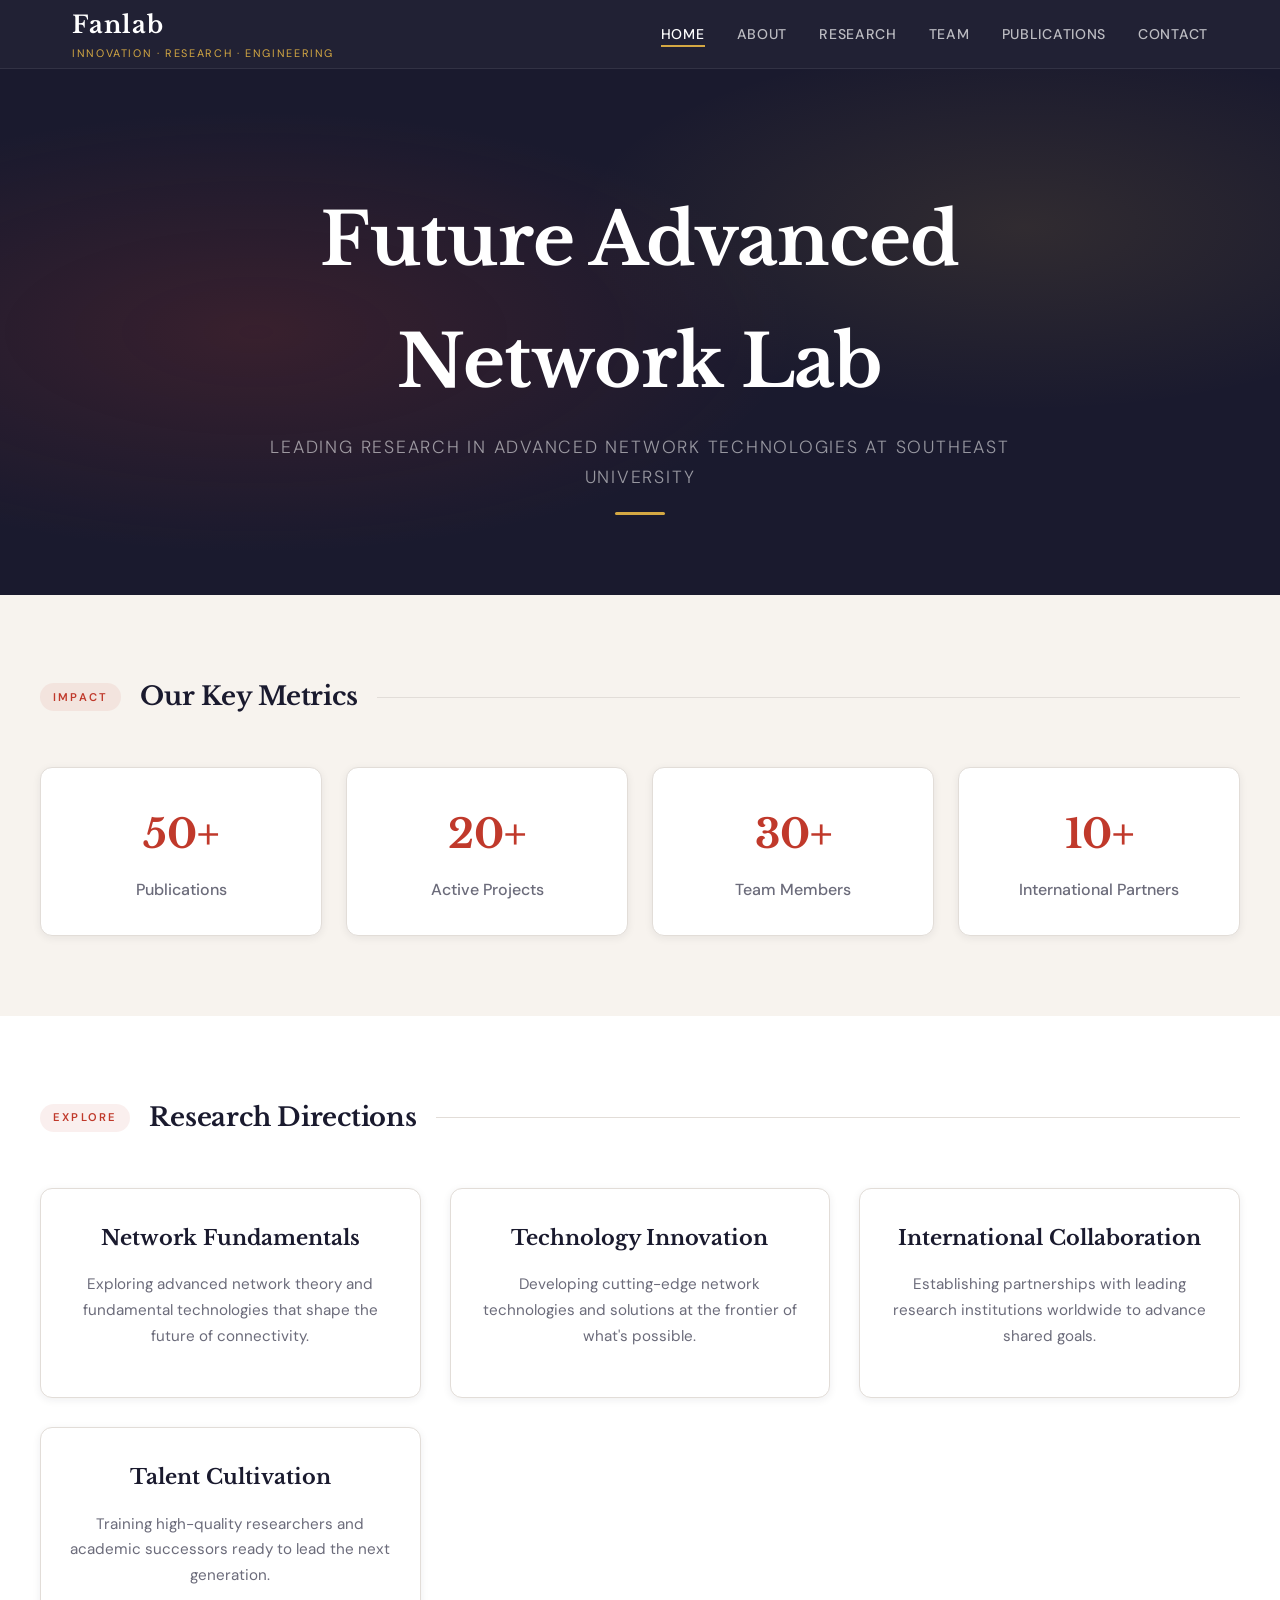
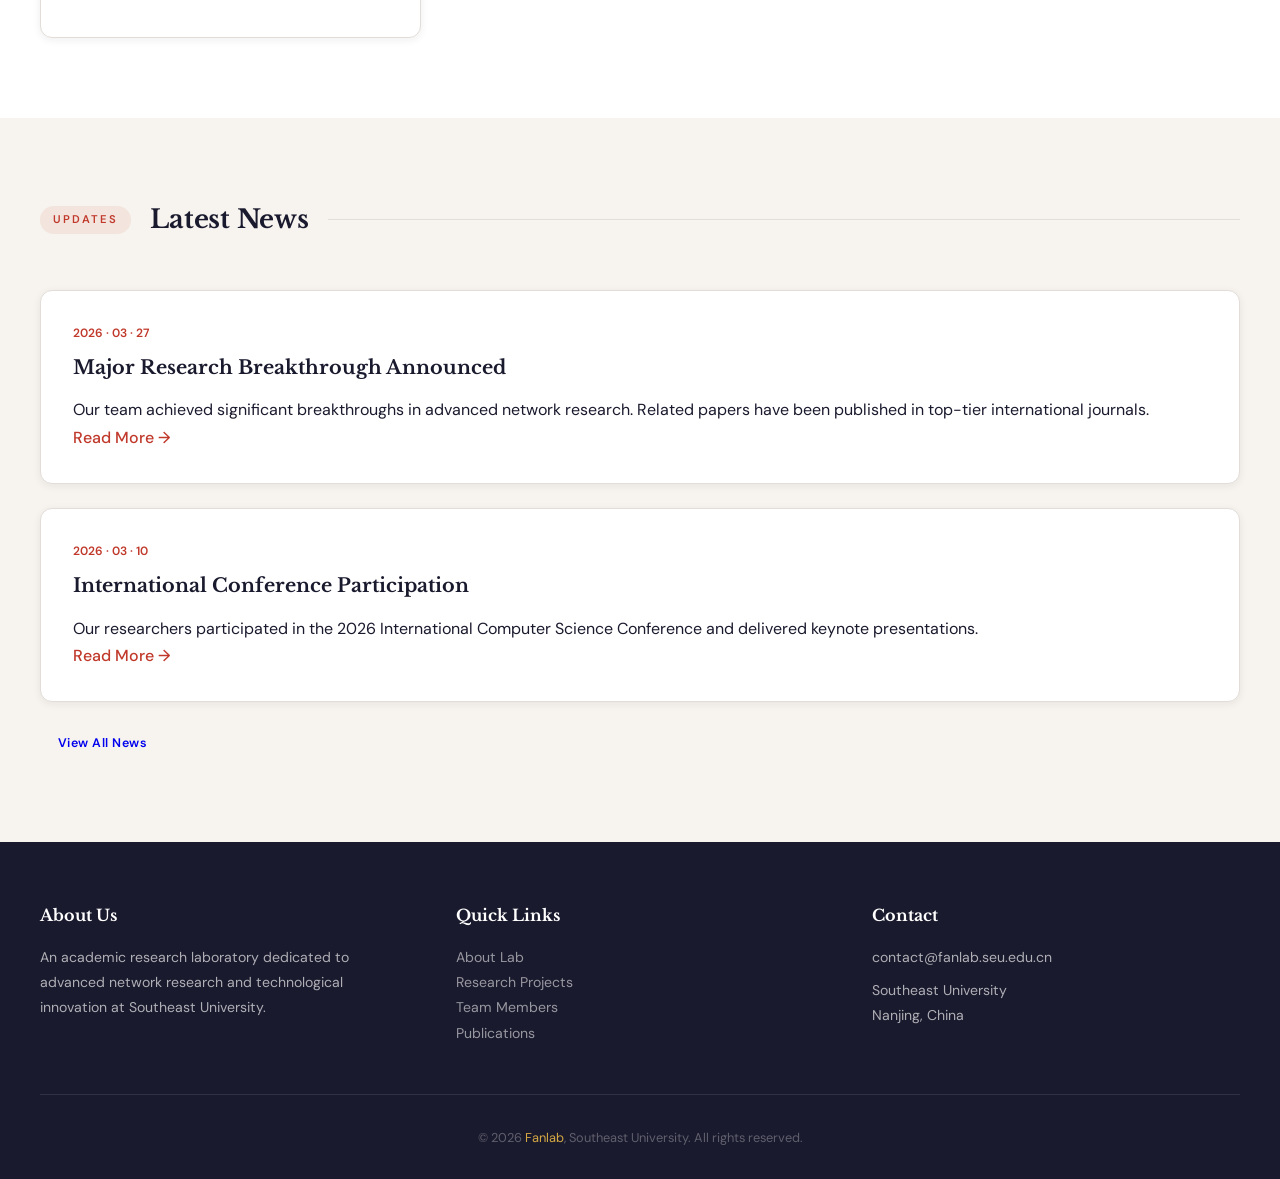
==== index.html @ bb87692c "Fanlab update2" ====
<!DOCTYPE html>
<html lang="en">
<head>
    <meta charset="UTF-8">
    <meta name="viewport" content="width=device-width, initial-scale=1.0">
    <meta name="description" content="Fanlab - Future Advanced Network Lab at Southeast University">
    <title>Fanlab - Future Advanced Network Lab</title>
    <!-- Fonts -->
    <link rel="preconnect" href="https://fonts.googleapis.com">
    <link href="https://fonts.googleapis.com/css2?family=Libre+Baskerville:ital,wght@0,400;0,700;1,400&family=DM+Sans:wght@300;400;500;600&display=swap" rel="stylesheet">
    <style>
        /* ── Reset & Variables (From team.html) ── */
        *, *::before, *::after {
            box-sizing: border-box;
            margin: 0;
            padding: 0;
        }
        :root {
            --ink: #1a1a2e;
            --accent: #c0392b; /* Red */
            --gold: #d4a843;   /* Gold */
            --sand: #f7f3ee;  /* Beige Background */
            --white: #ffffff;
            --muted: #6b6b7a;
            --border: #e2ddd8;
            --shadow-sm: 0 2px 8px rgba(26,26,46,.07);
            --shadow-md: 0 8px 30px rgba(26,26,46,.12);
            --shadow-lg: 0 20px 60px rgba(26,26,46,.18);
            --font-serif: 'Libre Baskerville', Georgia, serif;
            --font-sans: 'DM Sans', system-ui, sans-serif;
            --radius: 12px;
        }
        body {
            font-family: var(--font-sans);
            background: var(--sand);
            color: var(--ink);
            line-height: 1.7;
        }

        /* ── Navbar (Modified to match team style but keep index content) ── */
        .navbar {
            position: sticky;
            top: 0;
            z-index: 100;
            background: rgba(26,26,46,.97);
            backdrop-filter: blur(12px);
            border-bottom: 1px solid rgba(255,255,255,.08);
        }
        .nav-container {
            max-width: 1200px;
            margin: 0 auto;
            padding: 0 2rem;
            display: flex;
            align-items: center;
            justify-content: space-between;
            height: 68px;
        }
        .logo h1 {
            font-family: var(--font-serif);
            font-size: 1.5rem;
            color: var(--white);
            letter-spacing: .04em;
        }
        .logo .tagline {
            font-size: .68rem;
            color: var(--gold);
            letter-spacing: .15em;
            text-transform: uppercase;
            margin-top: -2px;
        }
        .nav-menu {
            display: flex;
            gap: 2rem;
            list-style: none;
        }
        .nav-menu a {
            font-size: .88rem;
            color: rgba(255,255,255,.7);
            text-decoration: none;
            letter-spacing: .05em;
            text-transform: uppercase;
            font-weight: 500;
            transition: color .2s;
        }
        .nav-menu a:hover, 
        .nav-menu a.active {
            color: var(--white);
        }
        .nav-menu a.active {
            border-bottom: 2px solid var(--gold);
            padding-bottom: 2px;
        }
        .menu-toggle {
            display: none;
            background: none;
            border: none;
            color: white;
            font-size: 1.5rem;
            cursor: pointer;
        }

        /* ── Hero Section ── */
        .hero {
            background: var(--ink);
            padding: 110px 2rem 80px;
            text-align: center;
            position: relative;
            overflow: hidden;
        }
        .hero::before {
            content: '';
            position: absolute;
            inset: 0;
            background: radial-gradient(ellipse 60% 60% at 20% 50%, rgba(192,57,43,.18) 0%, transparent 70%),
                        radial-gradient(ellipse 50% 50% at 80% 30%, rgba(212,168,67,.12) 0%, transparent 70%);
        }
        .hero-content {
            position: relative;
            z-index: 1;
            max-width: 800px;
            margin: 0 auto;
        }
        .hero-content h1 {
            font-family: var(--font-serif);
            font-size: clamp(2.8rem, 6vw, 4.5rem);
            color: var(--white);
            letter-spacing: -.01em;
            margin-bottom: .6rem;
        }
        .hero-content p {
            font-size: 1.1rem;
            color: rgba(255,255,255,.55);
            letter-spacing: .1em;
            text-transform: uppercase;
            font-weight: 300;
        }
        .hero-rule {
            width: 50px;
            height: 3px;
            background: var(--gold);
            margin: 1.2rem auto 0;
            border-radius: 2px;
        }

        /* ── Section wrapper ── */
        .section-wrap {
            padding: 80px 2rem;
        }
        .container {
            max-width: 1200px;
            margin: 0 auto;
        }
        .section-header {
            display: flex;
            align-items: center;
            gap: 1.2rem;
            margin-bottom: 3rem;
        }
        .section-header h2 {
            font-family: var(--font-serif);
            font-size: 1.6rem;
            color: var(--ink);
            letter-spacing: -.01em;
        }
        .section-header::after {
            content: '';
            flex: 1;
            height: 1px;
            background: var(--border);
        }
        .section-header .label {
            font-size: .7rem;
            letter-spacing: .2em;
            text-transform: uppercase;
            color: var(--accent);
            font-weight: 600;
            background: rgba(192,57,43,.08);
            padding: .3rem .8rem;
            border-radius: 20px;
        }

        /* ── Statistics (Grid) ── */
        .stats-grid {
            display: grid;
            grid-template-columns: repeat(auto-fit, minmax(200px, 1fr));
            gap: 1.5rem;
        }
        .stat-item {
            background: var(--white);
            padding: 2rem;
            border-radius: var(--radius);
            text-align: center;
            box-shadow: var(--shadow-sm);
            border: 1px solid var(--border);
        }
        .stat-item h3 {
            font-family: var(--font-serif);
            font-size: 2.5rem;
            color: var(--accent);
            margin-bottom: 0.5rem;
        }
        .stat-item p {
            color: var(--muted);
            font-weight: 500;
        }

        /* ── Research Cards ── */
        .research-grid {
            display: grid;
            grid-template-columns: repeat(auto-fit, minmax(280px, 1fr));
            gap: 1.8rem;
        }
        .card {
            background: var(--white);
            border-radius: var(--radius);
            padding: 2rem 1.8rem 1.6rem;
            text-align: center;
            box-shadow: var(--shadow-sm);
            border: 1px solid var(--border);
            transition: transform .28s ease, box-shadow .28s ease;
        }
        .card:hover {
            transform: translateY(-6px);
            box-shadow: var(--shadow-lg);
        }
        .card h3 {
            font-family: var(--font-serif);
            font-size: 1.3rem;
            margin-bottom: 1rem;
            color: var(--ink);
        }
        .card p {
            color: var(--muted);
            font-size: .95rem;
            margin-bottom: 1.4rem;
        }

        /* ── News Section ── */
        .news-item {
            background: var(--white);
            border-radius: var(--radius);
            padding: 2rem;
            box-shadow: var(--shadow-sm);
            border: 1px solid var(--border);
            margin-bottom: 1.5rem;
        }
        .news-date {
            font-size: .75rem;
            color: var(--accent);
            font-weight: 600;
            margin-bottom: 0.5rem;
        }
        .news-item h3 {
            font-family: var(--font-serif);
            font-size: 1.2rem;
            margin-bottom: 0.8rem;
            color: var(--ink);
        }
        .news-item a {
            color: var(--accent);
            text-decoration: none;
            font-weight: 500;
        }
        .news-item a:hover {
            text-decoration: underline;
        }

        /* ── Buttons (Global) ── */
        .btn {
            display: inline-flex;
            align-items: center;
            gap: .4rem;
            padding: .45rem 1.1rem;
            border-radius: 6px;
            font-size: .78rem;
            font-weight: 600;
            letter-spacing: .04em;
            text-decoration: none;
            transition: all .2s ease;
            font-family: var(--font-sans);
        }
        .btn-primary {
            background: var(--ink);
            color: var(--white);
            border: 1.5px solid var(--ink);
        }
        .btn-primary:hover {
            background: var(--accent);
            border-color: var(--accent);
        }
        .btn-outline {
            background: transparent;
            color: var(--ink);
            border: 1.5px solid var(--border);
        }
        .btn-outline:hover {
            border-color: var(--ink);
            background: var(--sand);
        }

        /* ── Footer ── */
        .footer {
            background: var(--ink);
            color: rgba(255,255,255,.65);
            padding: 60px 2rem 30px;
        }
        .footer-content {
            max-width: 1200px;
            margin: 0 auto;
            display: grid;
            grid-template-columns: repeat(auto-fit, minmax(220px, 1fr));
            gap: 3rem;
            padding-bottom: 3rem;
            border-bottom: 1px solid rgba(255,255,255,.1);
        }
        .footer-section h4 {
            font-family: var(--font-serif);
            color: var(--white);
            margin-bottom: 1rem;
            font-size: 1rem;
        }
        .footer-section p, .footer-section li {
            font-size: .88rem;
            line-height: 1.8;
        }
        .footer-section ul {
            list-style: none;
        }
        .footer-section a {
            color: rgba(255,255,255,.55);
            text-decoration: none;
            transition: color .2s;
        }
        .footer-section a:hover {
            color: var(--gold);
        }
        .footer-bottom {
            max-width: 1200px;
            margin: 2rem auto 0;
            text-align: center;
            font-size: .8rem;
            color: rgba(255,255,255,.3);
        }

        /* ── Responsive ── */
        @media (max-width: 768px) {
            .menu-toggle {
                display: block;
            }
            .nav-menu {
                display: none;
                flex-direction: column;
                position: absolute;
                top: 68px;
                left: 0;
                right: 0;
                background: var(--ink);
                padding: 1rem 2rem;
            }
            .nav-menu.open {
                display: flex;
            }
            .hero-content h1 {
                font-size: 2.5rem;
            }
        }
    </style>
</head>
<body>

    <!-- Navbar -->
    <nav class="navbar">
        <div class="nav-container">
            <div class="logo">
                <h1>Fanlab</h1>
                <p class="tagline">Innovation · Research · Engineering</p>
            </div>
            <button class="menu-toggle" id="menuToggle">☰</button>
            <ul class="nav-menu" id="navMenu">
                <li><a href="index.html" class="active">Home</a></li>
                <li><a href="pages/about.html">About</a></li>
                <li><a href="pages/research.html">Research</a></li>
                <li><a href="pages/team.html">Team</a></li>
                <li><a href="pages/publications.html">Publications</a></li>
                <li><a href="pages/contact.html">Contact</a></li>
            </ul>
        </div>
    </nav>

    <!-- Hero -->
    <section class="hero">
        <div class="hero-content">
            <h1>Future Advanced Network Lab</h1>
            <p>Leading research in advanced network technologies at Southeast University</p>
            <div class="hero-rule"></div>
        </div>
    </section>

    <main>
        <!-- Statistics -->
        <section class="section-wrap">
            <div class="container">
                <div class="section-header">
                    <span class="label">Impact</span>
                    <h2>Our Key Metrics</h2>
                </div>
                <div class="stats-grid">
                    <div class="stat-item">
                        <h3>50+</h3>
                        <p>Publications</p>
                    </div>
                    <div class="stat-item">
                        <h3>20+</h3>
                        <p>Active Projects</p>
                    </div>
                    <div class="stat-item">
                        <h3>30+</h3>
                        <p>Team Members</p>
                    </div>
                    <div class="stat-item">
                        <h3>10+</h3>
                        <p>International Partners</p>
                    </div>
                </div>
            </div>
        </section>

        <!-- Research Areas -->
        <section class="section-wrap" style="background: var(--white);">
            <div class="container">
                <div class="section-header">
                    <span class="label">Explore</span>
                    <h2>Research Directions</h2>
                </div>
                <div class="research-grid">
                    <div class="card">
                        <h3>Network Fundamentals</h3>
                        <p>Exploring advanced network theory and fundamental technologies that shape the future of connectivity.</p>
                    </div>
                    <div class="card">
                        <h3>Technology Innovation</h3>
                        <p>Developing cutting-edge network technologies and solutions at the frontier of what's possible.</p>
                    </div>
                    <div class="card">
                        <h3>International Collaboration</h3>
                        <p>Establishing partnerships with leading research institutions worldwide to advance shared goals.</p>
                    </div>
                    <div class="card">
                        <h3>Talent Cultivation</h3>
                        <p>Training high-quality researchers and academic successors ready to lead the next generation.</p>
                    </div>
                </div>
            </div>
        </section>

        <!-- Latest News -->
        <section class="section-wrap">
            <div class="container">
                <div class="section-header">
                    <span class="label">Updates</span>
                    <h2>Latest News</h2>
                </div>
                <div class="news-item">
                    <div class="news-date">2026 · 03 · 27</div>
                    <h3>Major Research Breakthrough Announced</h3>
                    <p>Our team achieved significant breakthroughs in advanced network research. Related papers have been published in top-tier international journals.</p>
                    <a href="pages/news.html">Read More →</a>
                </div>
                <div class="news-item">
                    <div class="news-date">2026 · 03 · 10</div>
                    <h3>International Conference Participation</h3>
                    <p>Our researchers participated in the 2026 International Computer Science Conference and delivered keynote presentations.</p>
                    <a href="pages/news.html">Read More →</a>
                </div>
                <div class="text-center">
                    <a href="pages/news.html" class="btn btn-secondary">View All News</a>
                </div>
            </div>
        </section>
    </main>

    <!-- Footer -->
    <footer class="footer">
        <div class="footer-content">
            <div class="footer-section">
                <h4>About Us</h4>
                <p>An academic research laboratory dedicated to advanced network research and technological innovation at Southeast University.</p>
            </div>
            <div class="footer-section">
                <h4>Quick Links</h4>
                <ul>
                    <li><a href="pages/about.html">About Lab</a></li>
                    <li><a href="pages/research.html">Research Projects</a></li>
                    <li><a href="pages/team.html">Team Members</a></li>
                    <li><a href="pages/publications.html">Publications</a></li>
                </ul>
            </div>
            <div class="footer-section">
                <h4>Contact</h4>
                <p>contact@fanlab.seu.edu.cn</p>
                <p style="margin-top: 0.5rem;">Southeast University<br>Nanjing, China</p>
            </div>
        </div>
        <div class="footer-bottom">
            <p>&copy; 2026 <span style="color: var(--gold);">Fanlab</span>, Southeast University. All rights reserved.</p>
        </div>
    </footer>

    <script>
        // Mobile menu toggle
        document.getElementById('menuToggle').addEventListener('click', function() {
            document.getElementById('navMenu').classList.toggle('open');
        });
    </script>

</body>
</html>
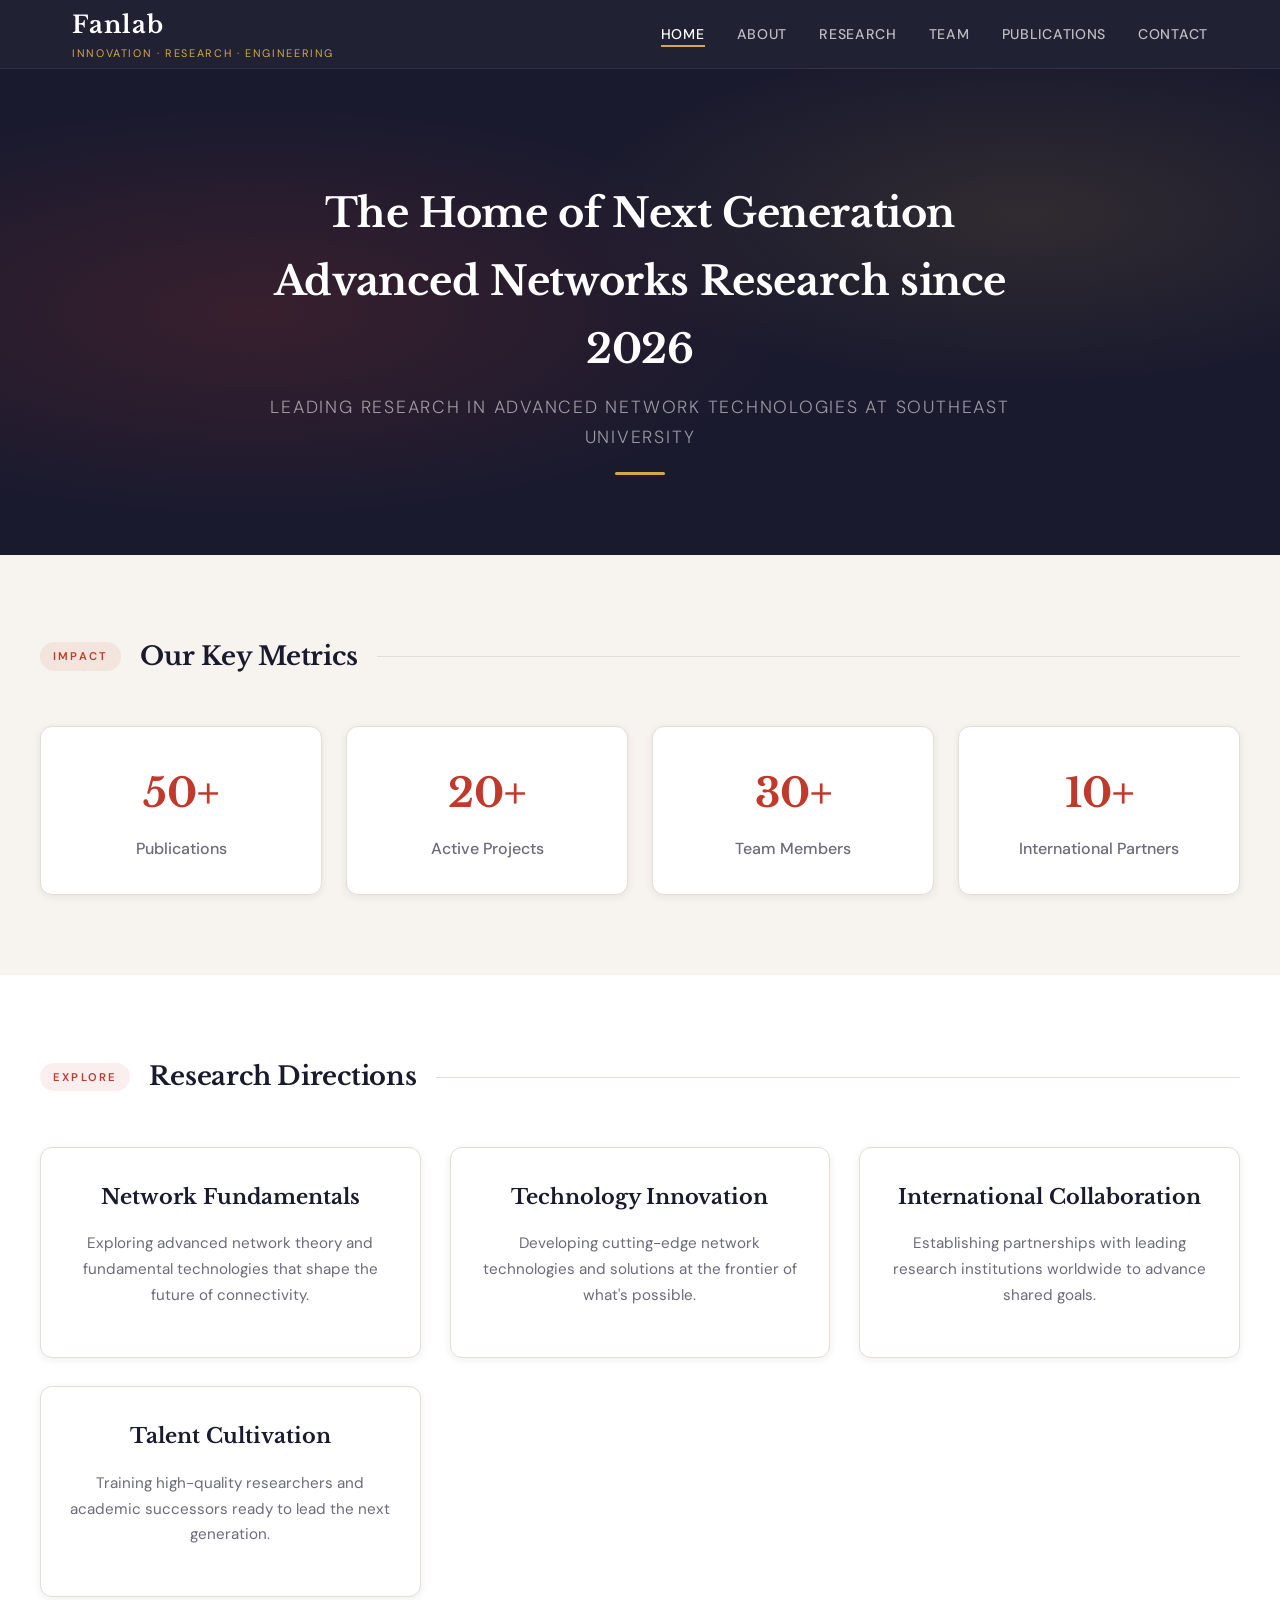
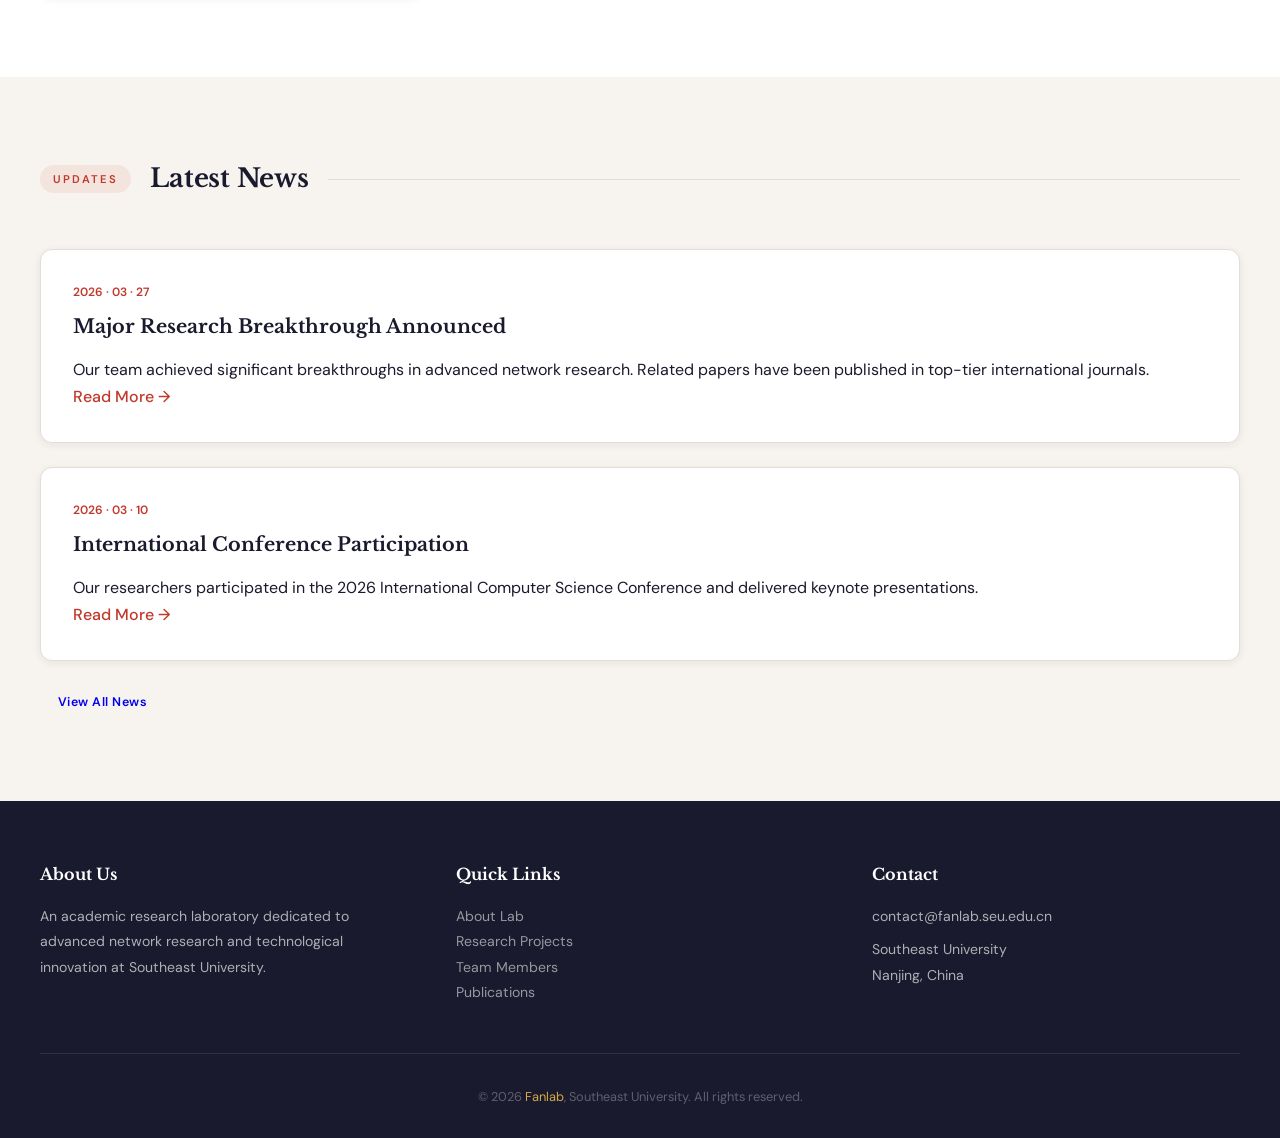
==== commit e3cffb2e: "Fanlab3" ====
--- a/index.html
+++ b/index.html
@@ -122,7 +122,7 @@
         }
         .hero-content h1 {
             font-family: var(--font-serif);
-            font-size: clamp(2.8rem, 6vw, 4.5rem);
+            font-size: clamp(1.8rem, 5vw, 2.5rem);
             color: var(--white);
             letter-spacing: -.01em;
             margin-bottom: .6rem;
@@ -390,7 +390,7 @@
     <!-- Hero -->
     <section class="hero">
         <div class="hero-content">
-            <h1>Future Advanced Network Lab</h1>
+            <h1>The Home of Next Generation Advanced Networks Research since 2026</h1>
             <p>Leading research in advanced network technologies at Southeast University</p>
             <div class="hero-rule"></div>
         </div>
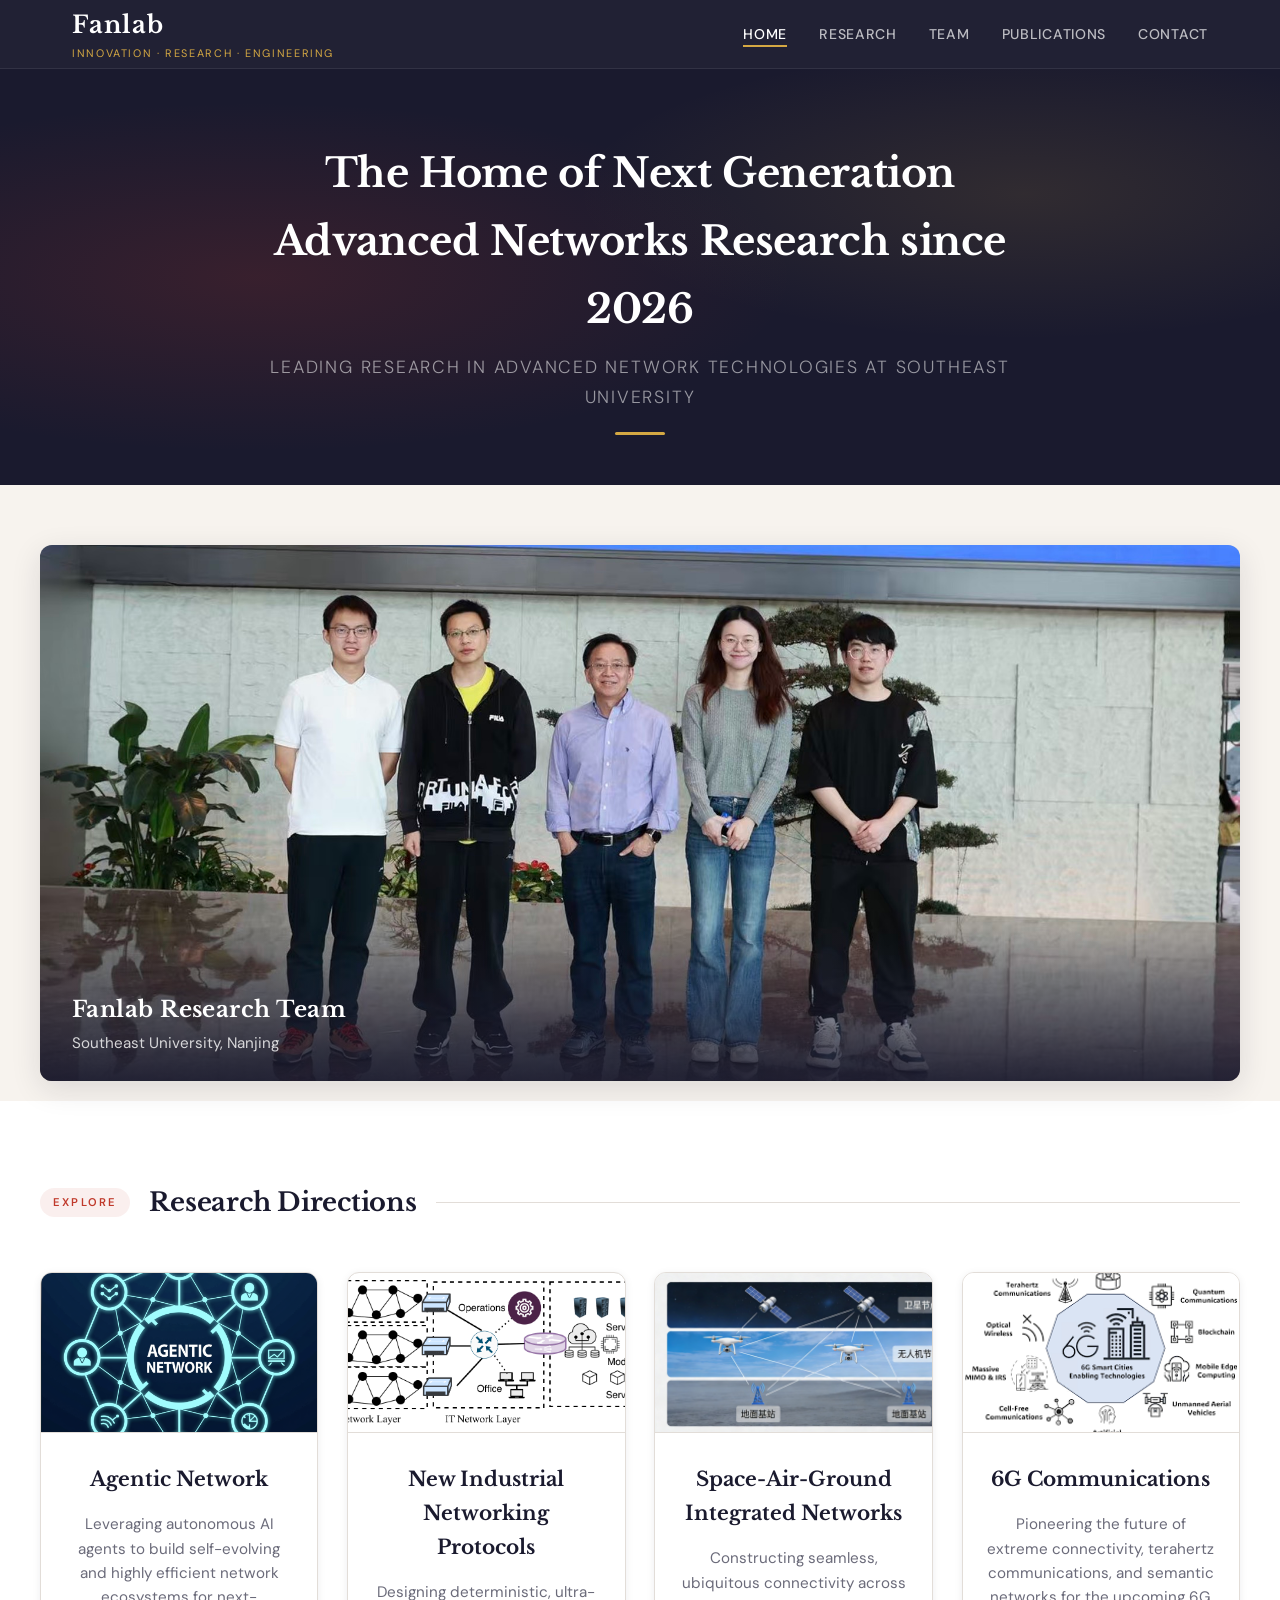
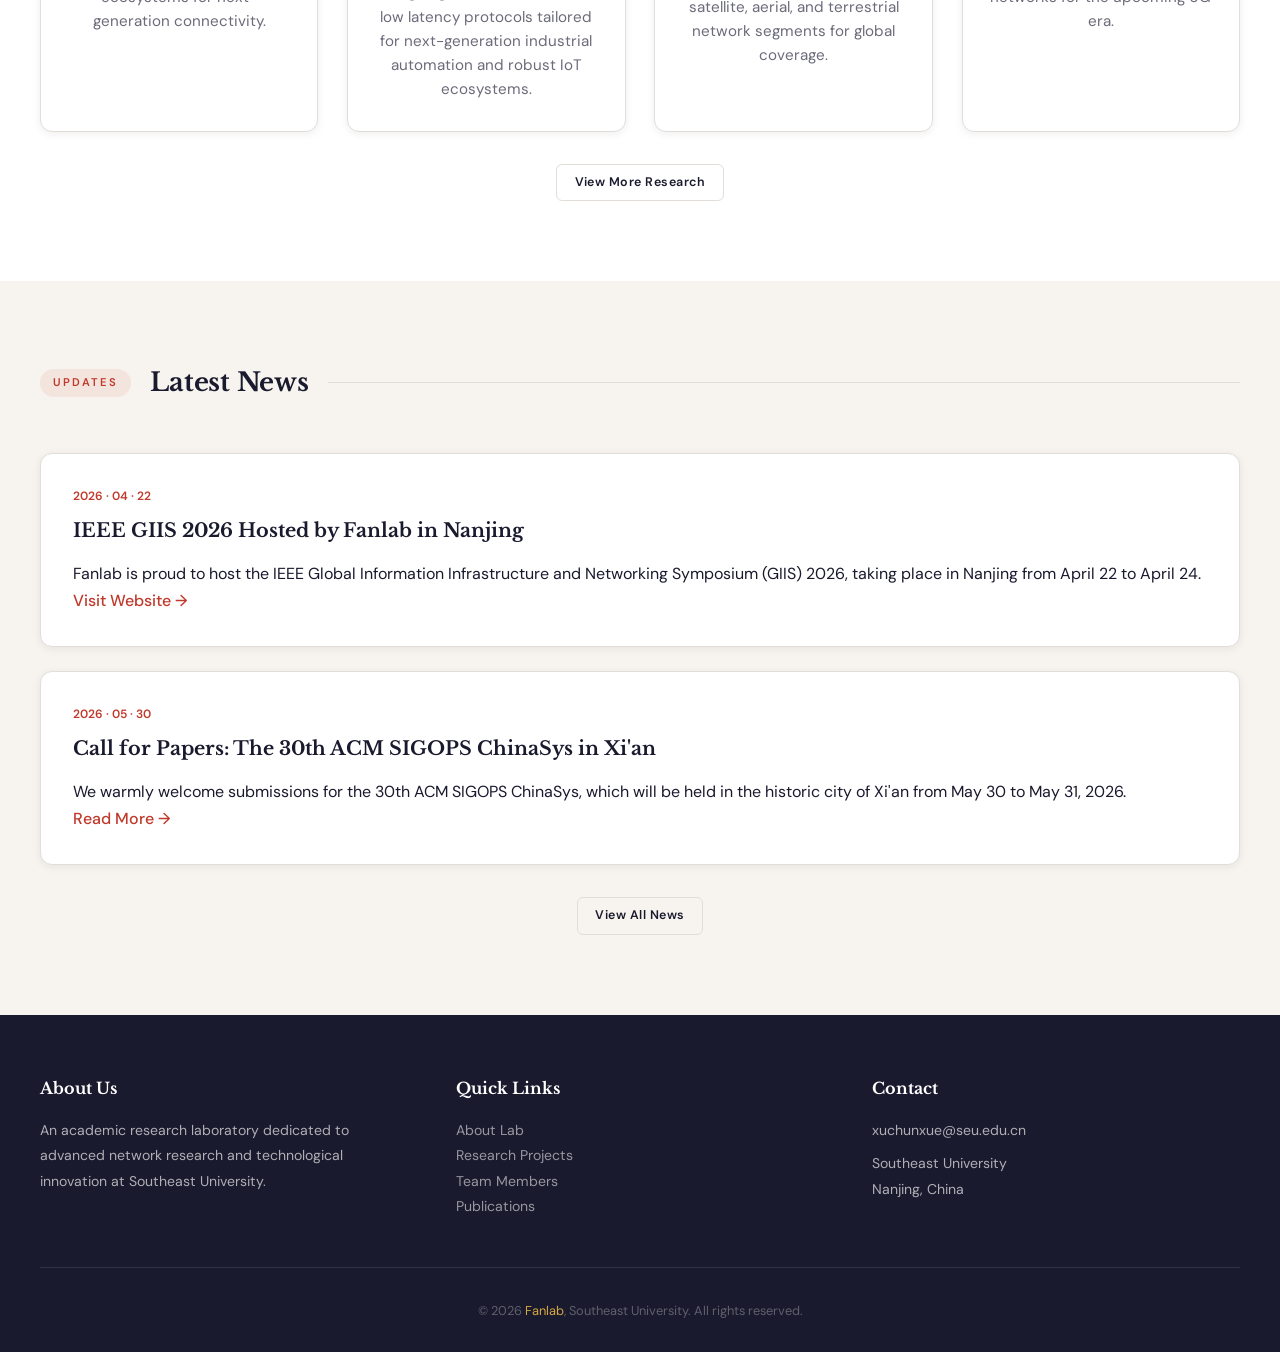
==== commit d41b9864: "update Website" ====
--- a/index.html
+++ b/index.html
@@ -102,7 +102,8 @@
         /* ── Hero Section ── */
         .hero {
             background: var(--ink);
-            padding: 110px 2rem 80px;
+            /* Reduced padding to make the hero section shorter */
+            padding: 70px 2rem 50px; 
             text-align: center;
             position: relative;
             overflow: hidden;
@@ -179,60 +180,94 @@
             border-radius: 20px;
         }
 
-        /* ── Statistics (Grid) ── */
-        .stats-grid {
+        /* ── Lab Group Photo Section ── */
+        .lab-photo-section {
+            padding: 60px 2rem 20px; /* Less padding at bottom to flow into next section */
+            background: var(--sand);
+        }
+        .lab-photo-container {
+            border-radius: var(--radius);
+            overflow: hidden;
+            box-shadow: var(--shadow-md);
+            position: relative;
+            background: #d4cfc8; /* Fallback color */
+        }
+        .lab-photo-container img {
+            width: 100%;
+            height: auto;
+            max-height: 550px;
+            object-fit: cover;
+            display: block;
+            transition: transform 0.5s ease;
+        }
+        .lab-photo-container:hover img {
+            transform: scale(1.02);
+        }
+        .lab-photo-caption {
+            position: absolute;
+            bottom: 0;
+            left: 0;
+            right: 0;
+            background: linear-gradient(to top, rgba(26,26,46,0.9) 0%, transparent 100%);
+            padding: 4rem 2rem 1.5rem;
+            color: var(--white);
+            pointer-events: none;
+        }
+        .lab-photo-caption h3 {
+            font-family: var(--font-serif);
+            font-size: 1.4rem;
+            margin-bottom: 0.2rem;
+            letter-spacing: 0.02em;
+        }
+        .lab-photo-caption p {
+            font-size: 0.95rem;
+            color: rgba(255,255,255,0.8);
+        }
+
+        /* ── Research Cards (Updated for Images) ── */
+        .research-grid {
             display: grid;
-            grid-template-columns: repeat(auto-fit, minmax(200px, 1fr));
-            gap: 1.5rem;
-        }
-        .stat-item {
+            grid-template-columns: repeat(auto-fit, minmax(260px, 1fr));
+            gap: 1.8rem;
+        }
+        .card {
             background: var(--white);
-            padding: 2rem;
             border-radius: var(--radius);
             text-align: center;
             box-shadow: var(--shadow-sm);
             border: 1px solid var(--border);
-        }
-        .stat-item h3 {
-            font-family: var(--font-serif);
-            font-size: 2.5rem;
-            color: var(--accent);
-            margin-bottom: 0.5rem;
-        }
-        .stat-item p {
-            color: var(--muted);
-            font-weight: 500;
-        }
-
-        /* ── Research Cards ── */
-        .research-grid {
-            display: grid;
-            grid-template-columns: repeat(auto-fit, minmax(280px, 1fr));
-            gap: 1.8rem;
-        }
-        .card {
-            background: var(--white);
-            border-radius: var(--radius);
-            padding: 2rem 1.8rem 1.6rem;
-            text-align: center;
-            box-shadow: var(--shadow-sm);
-            border: 1px solid var(--border);
             transition: transform .28s ease, box-shadow .28s ease;
+            overflow: hidden;
+            display: flex;
+            flex-direction: column;
         }
         .card:hover {
             transform: translateY(-6px);
             box-shadow: var(--shadow-lg);
         }
+        .card-img {
+            width: 100%;
+            height: 160px;
+            object-fit: cover;
+            border-bottom: 1px solid var(--border);
+        }
+        .card-content {
+            padding: 1.8rem 1.5rem;
+            display: flex;
+            flex-direction: column;
+            flex: 1;
+        }
         .card h3 {
             font-family: var(--font-serif);
-            font-size: 1.3rem;
+            font-size: 1.25rem;
             margin-bottom: 1rem;
             color: var(--ink);
         }
         .card p {
             color: var(--muted);
             font-size: .95rem;
-            margin-bottom: 1.4rem;
+            line-height: 1.6;
+            margin-bottom: 0;
         }
 
         /* ── News Section ── */
@@ -296,6 +331,10 @@
         .btn-outline:hover {
             border-color: var(--ink);
             background: var(--sand);
+        }
+        .text-center {
+            text-align: center;
+            margin-top: 2rem;
         }
 
         /* ── Footer ── */
@@ -363,6 +402,9 @@
             .hero-content h1 {
                 font-size: 2.5rem;
             }
+            .lab-photo-caption {
+                padding: 2rem 1.5rem 1rem;
+            }
         }
     </style>
 </head>
@@ -378,7 +420,6 @@
             <button class="menu-toggle" id="menuToggle">☰</button>
             <ul class="nav-menu" id="navMenu">
                 <li><a href="index.html" class="active">Home</a></li>
-                <li><a href="pages/about.html">About</a></li>
                 <li><a href="pages/research.html">Research</a></li>
                 <li><a href="pages/team.html">Team</a></li>
                 <li><a href="pages/publications.html">Publications</a></li>
@@ -397,35 +438,21 @@
     </section>
 
     <main>
-        <!-- Statistics -->
-        <section class="section-wrap">
+        <!-- Lab Group Photo Section -->
+        <section class="lab-photo-section">
             <div class="container">
-                <div class="section-header">
-                    <span class="label">Impact</span>
-                    <h2>Our Key Metrics</h2>
-                </div>
-                <div class="stats-grid">
-                    <div class="stat-item">
-                        <h3>50+</h3>
-                        <p>Publications</p>
-                    </div>
-                    <div class="stat-item">
-                        <h3>20+</h3>
-                        <p>Active Projects</p>
-                    </div>
-                    <div class="stat-item">
-                        <h3>30+</h3>
-                        <p>Team Members</p>
-                    </div>
-                    <div class="stat-item">
-                        <h3>10+</h3>
-                        <p>International Partners</p>
+                <div class="lab-photo-container">
+                    <!-- 替换此处的 src 为您真实的合影图片路径 -->
+                    <img src="image/research/heying.jpg" alt="Fanlab Research Team Group Photo" onerror="this.src='[data-uri]'">
+                    <div class="lab-photo-caption">
+                        <h3>Fanlab Research Team</h3>
+                        <p>Southeast University, Nanjing</p>
                     </div>
                 </div>
             </div>
         </section>
 
-        <!-- Research Areas -->
+        <!-- Research Areas (Updated) -->
         <section class="section-wrap" style="background: var(--white);">
             <div class="container">
                 <div class="section-header">
@@ -433,22 +460,43 @@
                     <h2>Research Directions</h2>
                 </div>
                 <div class="research-grid">
+                    <!-- Card 1: 智算网络技术 -->
                     <div class="card">
-                        <h3>Network Fundamentals</h3>
-                        <p>Exploring advanced network theory and fundamental technologies that shape the future of connectivity.</p>
+                        <img src="image/research/an.png" alt="Agentic Network" class="card-img">
+                        <div class="card-content">
+                            <h3>Agentic Network</h3>
+                            <p>Leveraging autonomous AI agents to build self-evolving and highly efficient network ecosystems for next-generation connectivity.</p>
+                        </div>
+                    </div>  
+                    <!-- Card 2: 新型工业互联网协议 -->
+                    <div class="card">
+                        <img src="image/research/ind.png" alt="New Industrial Internet Protocols" class="card-img">
+                        <div class="card-content">
+                            <h3>New Industrial Networking Protocols</h3>
+                            <p>Designing deterministic, ultra-low latency protocols tailored for next-generation industrial automation and robust IoT ecosystems.</p>
+                        </div>
                     </div>
+                    <!-- Card 3: 空天地一体化 -->
                     <div class="card">
-                        <h3>Technology Innovation</h3>
-                        <p>Developing cutting-edge network technologies and solutions at the frontier of what's possible.</p>
+                        <img src="image/research/ktd.jpg" alt="Space-Air-Ground Integrated Networks" class="card-img">
+                        <div class="card-content">
+                            <h3>Space-Air-Ground Integrated Networks</h3>
+                            <p>Constructing seamless, ubiquitous connectivity across satellite, aerial, and terrestrial network segments for global coverage.</p>
+                        </div>
                     </div>
+                    <!-- Card 4: 6G通信 -->
                     <div class="card">
-                        <h3>International Collaboration</h3>
-                        <p>Establishing partnerships with leading research institutions worldwide to advance shared goals.</p>
+                        <img src="image/research/6g.png" alt="6G Communications" class="card-img">
+                        <div class="card-content">
+                            <h3>6G Communications</h3>
+                            <p>Pioneering the future of extreme connectivity, terahertz communications, and semantic networks for the upcoming 6G era.</p>
+                        </div>
                     </div>
-                    <div class="card">
-                        <h3>Talent Cultivation</h3>
-                        <p>Training high-quality researchers and academic successors ready to lead the next generation.</p>
-                    </div>
+                </div>
+                
+                <!-- View More Research Button -->
+                <div class="text-center">
+                    <a href="pages/research.html" class="btn btn-outline">View More Research</a>
                 </div>
             </div>
         </section>
@@ -456,27 +504,33 @@
         <!-- Latest News -->
         <section class="section-wrap">
             <div class="container">
-                <div class="section-header">
-                    <span class="label">Updates</span>
-                    <h2>Latest News</h2>
+                 <div class="section-header">
+                <span class="label">Updates</span>
+                <h2>Latest News</h2>
                 </div>
-                <div class="news-item">
-                    <div class="news-date">2026 · 03 · 27</div>
-                    <h3>Major Research Breakthrough Announced</h3>
-                    <p>Our team achieved significant breakthroughs in advanced network research. Related papers have been published in top-tier international journals.</p>
-                    <a href="pages/news.html">Read More →</a>
-                </div>
-                <div class="news-item">
-                    <div class="news-date">2026 · 03 · 10</div>
-                    <h3>International Conference Participation</h3>
-                    <p>Our researchers participated in the 2026 International Computer Science Conference and delivered keynote presentations.</p>
-                    <a href="pages/news.html">Read More →</a>
-                </div>
-                <div class="text-center">
-                    <a href="pages/news.html" class="btn btn-secondary">View All News</a>
-                </div>
-            </div>
-        </section>
+        
+            <!-- News Item 1: IEEE GIIS 2026 -->
+            <div class="news-item">
+                <div class="news-date">2026 · 04 · 22</div>
+                <h3>IEEE GIIS 2026 Hosted by Fanlab in Nanjing</h3>
+                <p>Fanlab is proud to host the IEEE Global Information Infrastructure and Networking Symposium (GIIS) 2026, taking place in Nanjing from April 22 to April 24.</p>
+                <a href="https://2026.giis-conference.org/" target="_blank">Visit Website →</a>
+            </div>
+        
+            <!-- News Item 2: ACM SIGOPS ChinaSys -->
+            <div class="news-item">
+                <div class="news-date">2026 · 05 · 30</div>
+                <h3>Call for Papers: The 30th ACM SIGOPS ChinaSys in Xi'an</h3>
+                <p>We warmly welcome submissions for the 30th ACM SIGOPS ChinaSys, which will be held in the historic city of Xi'an from May 30 to May 31, 2026.</p>
+                <a href="pages/news.html">Read More →</a>
+            </div>
+        </div>
+        
+        <div class="text-center">
+            <a href="pages/news.html" class="btn btn-outline">View All News</a>
+        </div>
+    </section>
+
     </main>
 
     <!-- Footer -->
@@ -497,7 +551,7 @@
             </div>
             <div class="footer-section">
                 <h4>Contact</h4>
-                <p>contact@fanlab.seu.edu.cn</p>
+                <p>xuchunxue@seu.edu.cn</p>
                 <p style="margin-top: 0.5rem;">Southeast University<br>Nanjing, China</p>
             </div>
         </div>
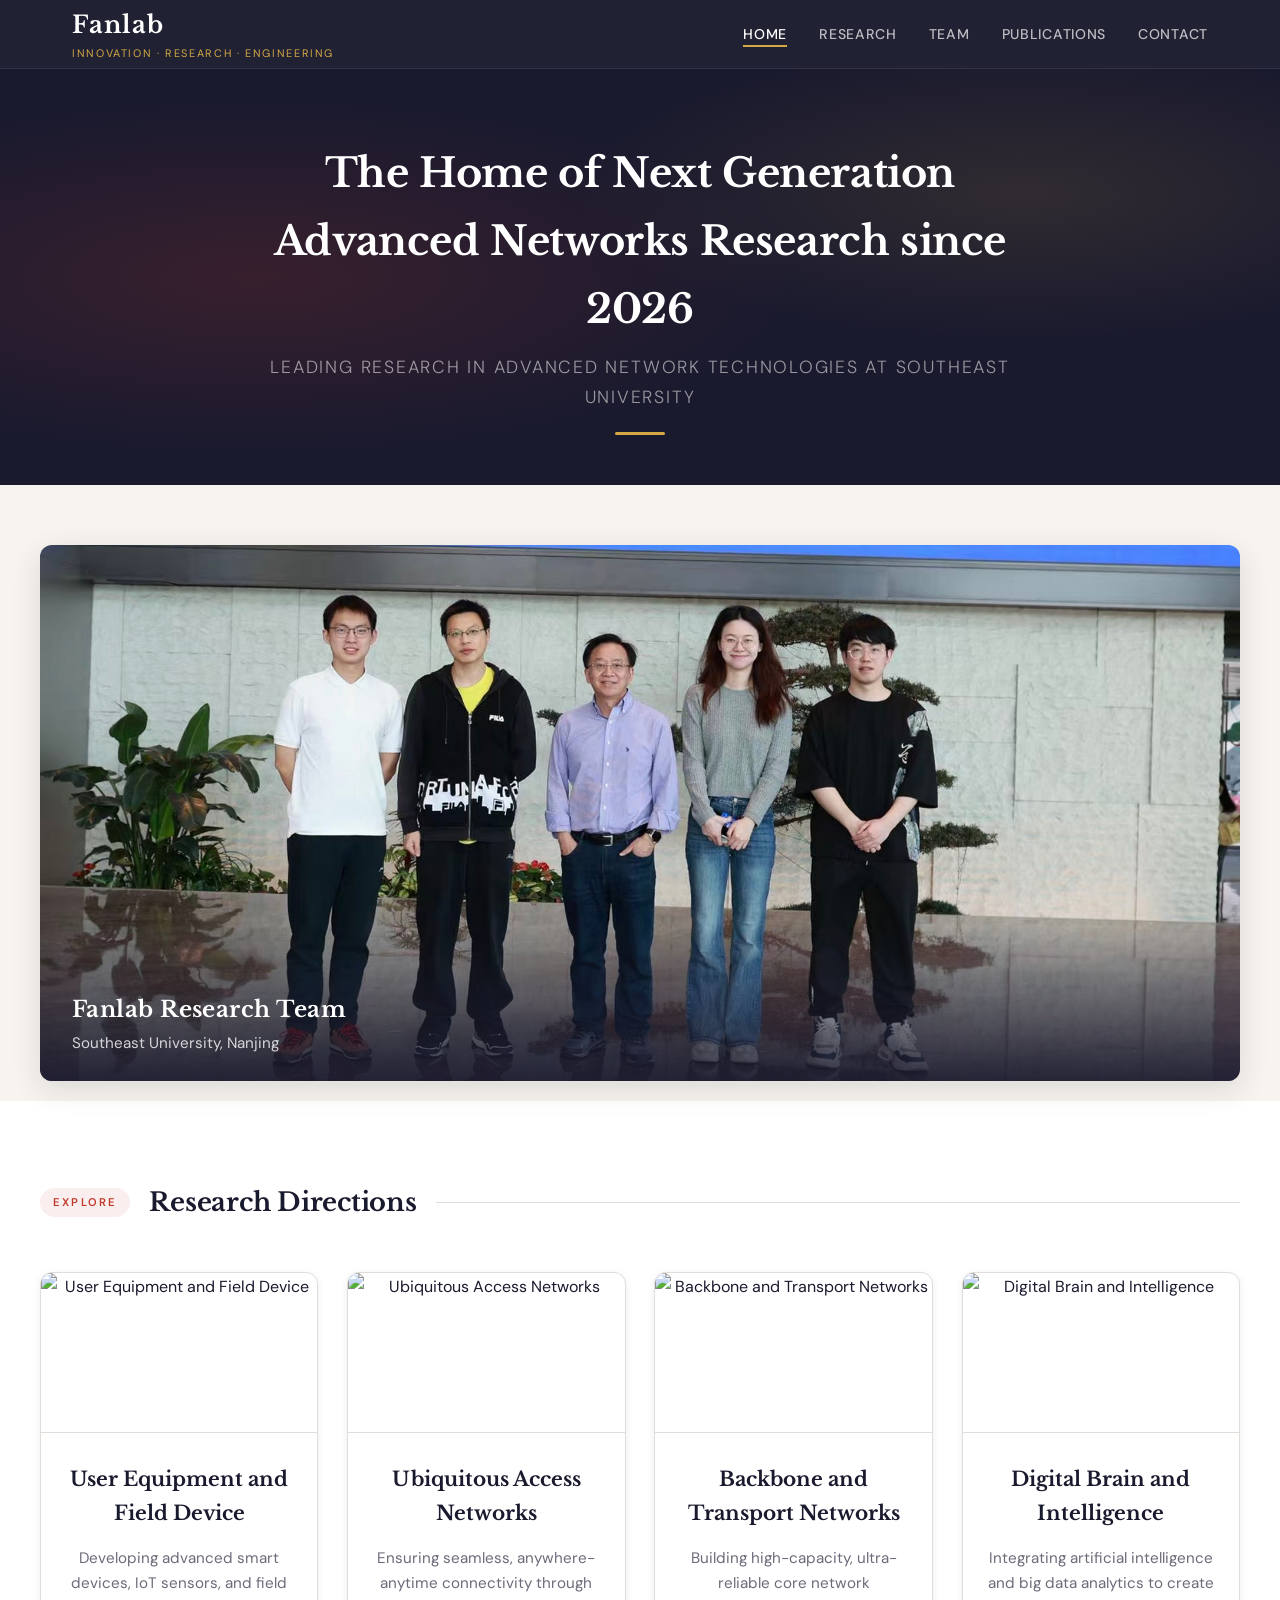
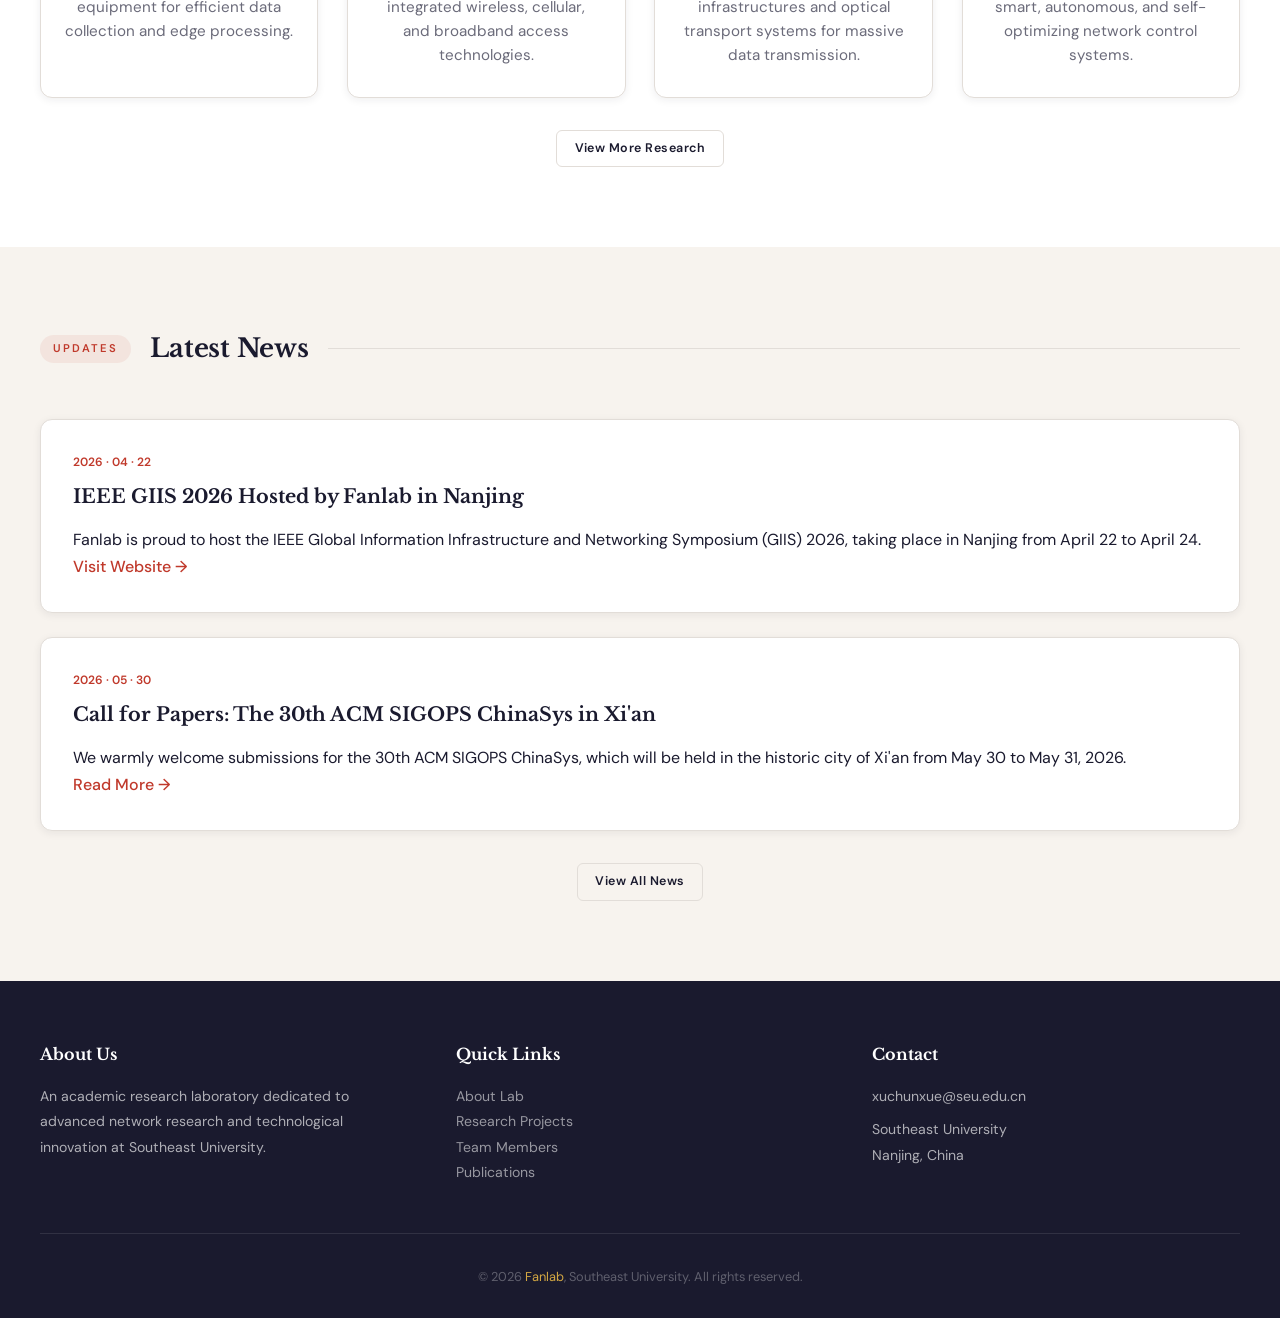
==== commit a74a0a3e: "update Website" ====
--- a/index.html
+++ b/index.html
@@ -460,36 +460,36 @@
                     <h2>Research Directions</h2>
                 </div>
                 <div class="research-grid">
-                    <!-- Card 1: 智算网络技术 -->
+                    <!-- Card 1: User Equipment and Field Device -->
                     <div class="card">
-                        <img src="image/research/an.png" alt="Agentic Network" class="card-img">
+                        <img src="https://images.unsplash.com/photo-1558346490-a72e53ae2d4f?auto=format&fit=crop&w=800&q=80" alt="User Equipment and Field Device" class="card-img">
                         <div class="card-content">
-                            <h3>Agentic Network</h3>
-                            <p>Leveraging autonomous AI agents to build self-evolving and highly efficient network ecosystems for next-generation connectivity.</p>
+                            <h3>User Equipment and Field Device</h3>
+                            <p>Developing advanced smart devices, IoT sensors, and field equipment for efficient data collection and edge processing.</p>
                         </div>
                     </div>  
-                    <!-- Card 2: 新型工业互联网协议 -->
+                    <!-- Card 2: Ubiquitous Access Networks -->
                     <div class="card">
-                        <img src="image/research/ind.png" alt="New Industrial Internet Protocols" class="card-img">
+                        <img src="https://images.unsplash.com/photo-1544197150-b99a580bb7a8?auto=format&fit=crop&w=800&q=80" alt="Ubiquitous Access Networks" class="card-img">
                         <div class="card-content">
-                            <h3>New Industrial Networking Protocols</h3>
-                            <p>Designing deterministic, ultra-low latency protocols tailored for next-generation industrial automation and robust IoT ecosystems.</p>
+                            <h3>Ubiquitous Access Networks</h3>
+                            <p>Ensuring seamless, anywhere-anytime connectivity through integrated wireless, cellular, and broadband access technologies.</p>
                         </div>
                     </div>
-                    <!-- Card 3: 空天地一体化 -->
+                    <!-- Card 3: Backbone and Transport Networks -->
                     <div class="card">
-                        <img src="image/research/ktd.jpg" alt="Space-Air-Ground Integrated Networks" class="card-img">
+                        <img src="https://images.unsplash.com/photo-1558494949-ef010cbdcc31?auto=format&fit=crop&w=800&q=80" alt="Backbone and Transport Networks" class="card-img">
                         <div class="card-content">
-                            <h3>Space-Air-Ground Integrated Networks</h3>
-                            <p>Constructing seamless, ubiquitous connectivity across satellite, aerial, and terrestrial network segments for global coverage.</p>
+                            <h3>Backbone and Transport Networks</h3>
+                            <p>Building high-capacity, ultra-reliable core network infrastructures and optical transport systems for massive data transmission.</p>
                         </div>
                     </div>
-                    <!-- Card 4: 6G通信 -->
+                    <!-- Card 4: Digital Brain and Intelligence -->
                     <div class="card">
-                        <img src="image/research/6g.png" alt="6G Communications" class="card-img">
+                        <img src="https://images.unsplash.com/photo-1620712943543-bcc4688e7485?auto=format&fit=crop&w=800&q=80" alt="Digital Brain and Intelligence" class="card-img">
                         <div class="card-content">
-                            <h3>6G Communications</h3>
-                            <p>Pioneering the future of extreme connectivity, terahertz communications, and semantic networks for the upcoming 6G era.</p>
+                            <h3>Digital Brain and Intelligence</h3>
+                            <p>Integrating artificial intelligence and big data analytics to create smart, autonomous, and self-optimizing network control systems.</p>
                         </div>
                     </div>
                 </div>
@@ -500,6 +500,7 @@
                 </div>
             </div>
         </section>
+
 
         <!-- Latest News -->
         <section class="section-wrap">
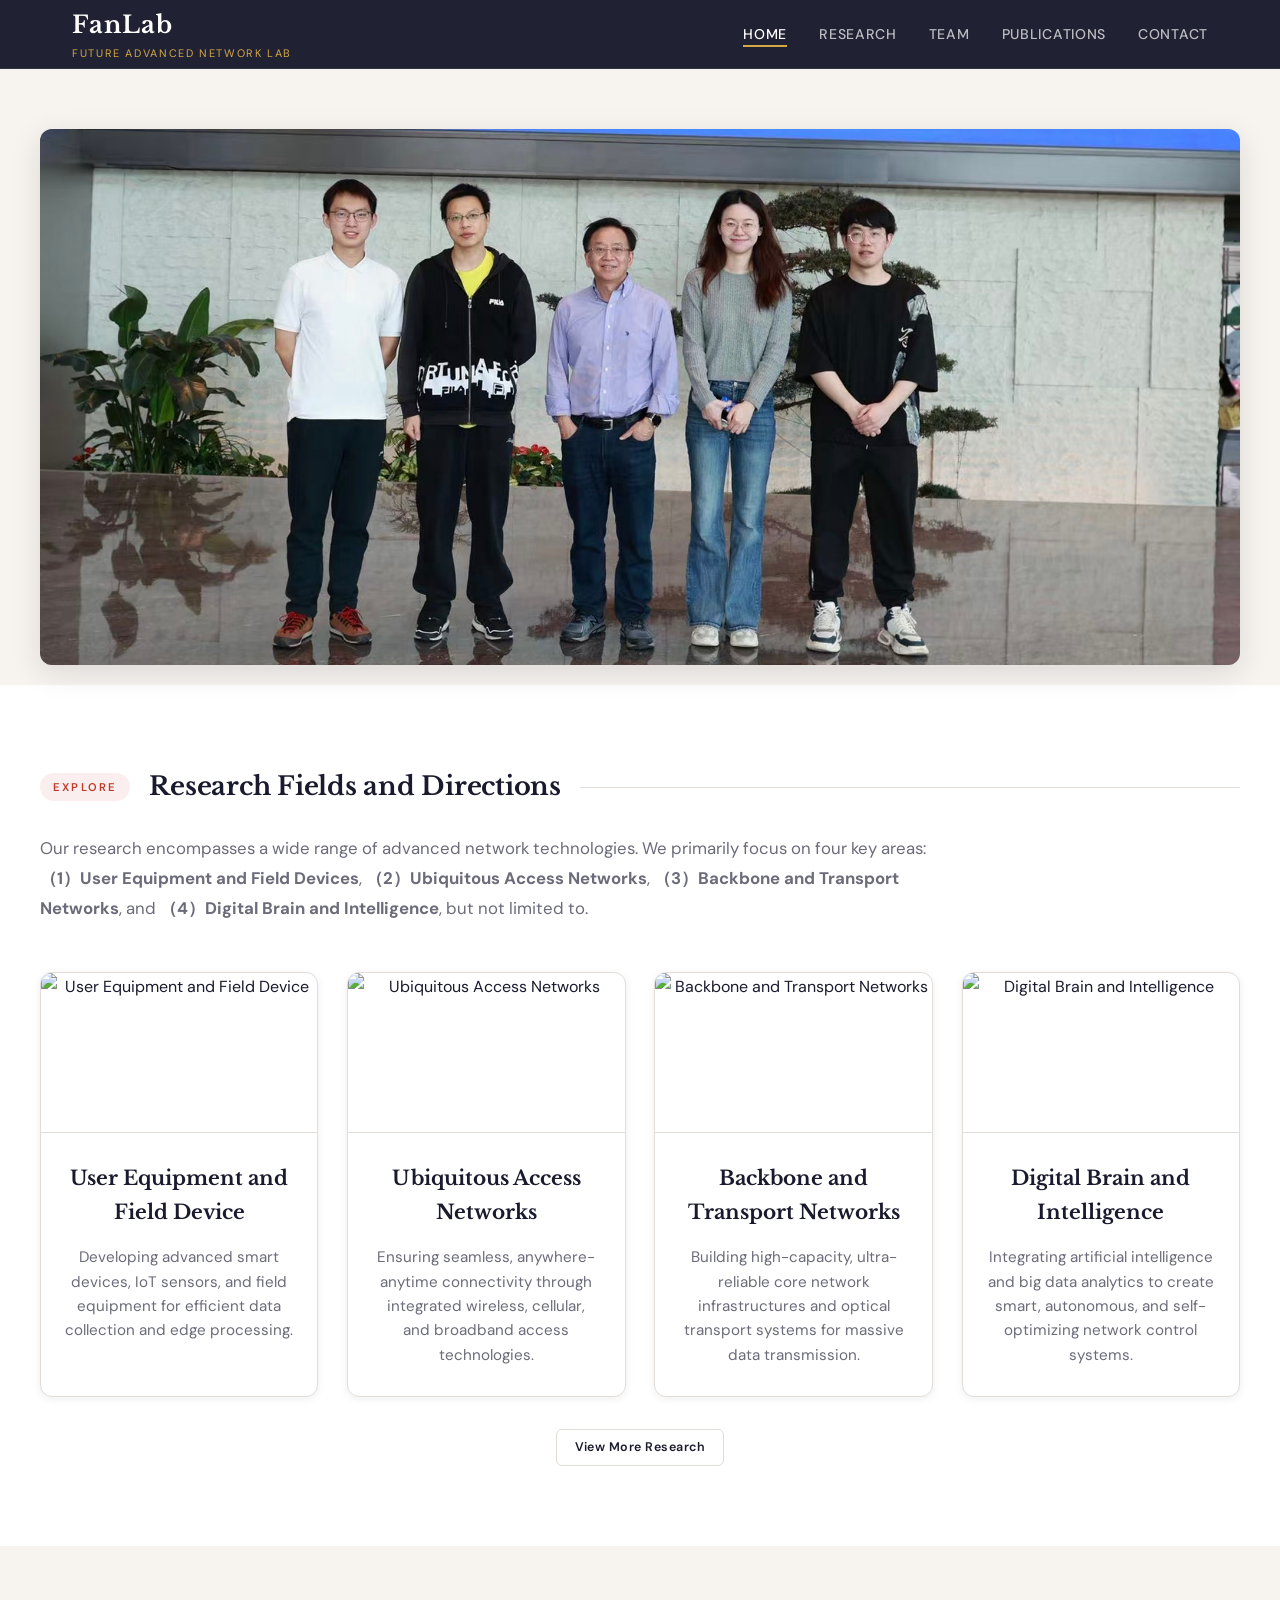
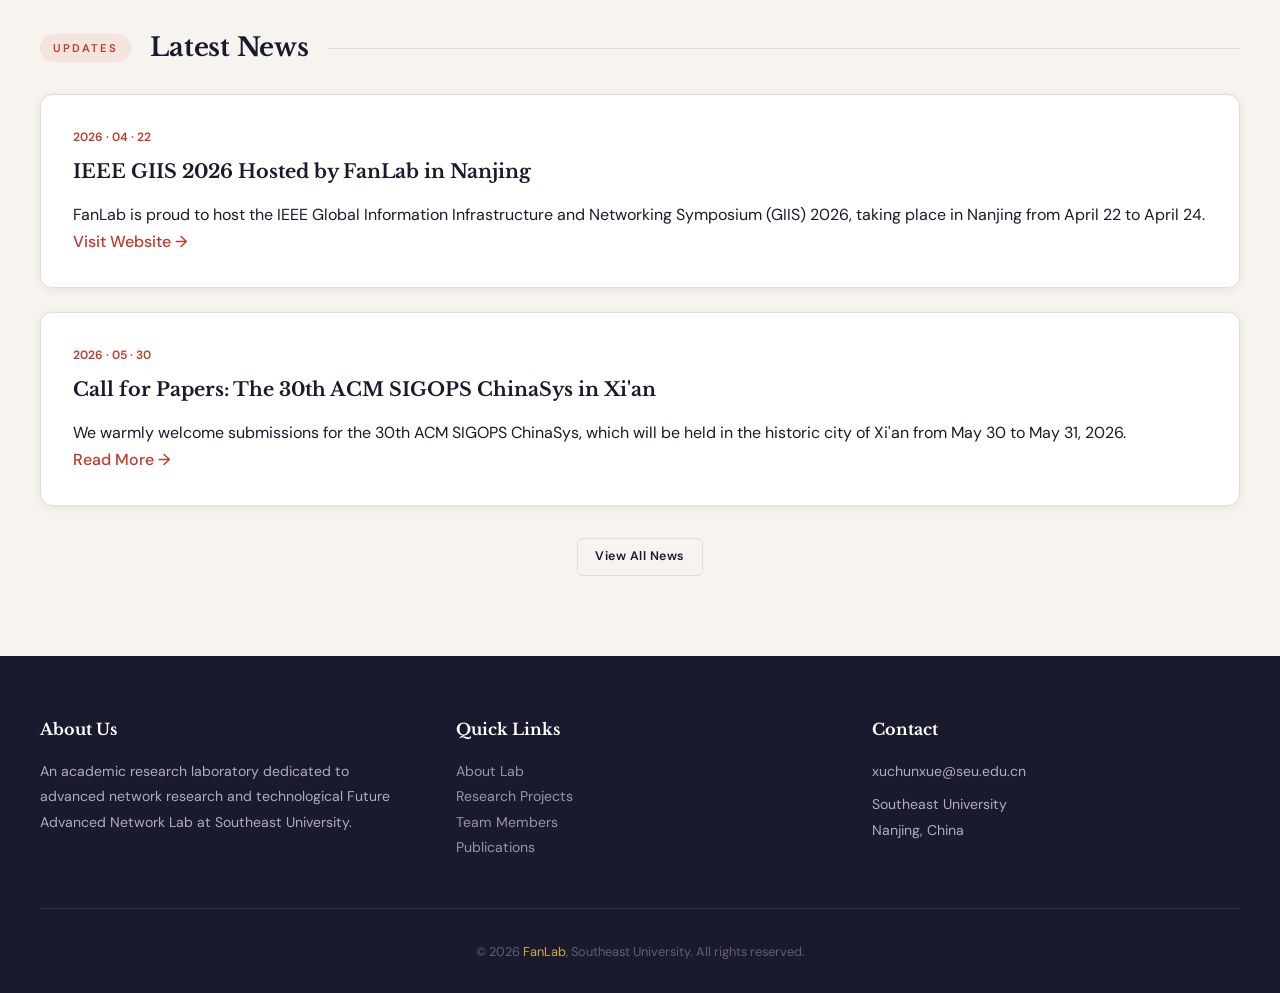
==== commit 87ca39cb: "update Website with FanLab" ====
--- a/index.html
+++ b/index.html
@@ -3,8 +3,8 @@
 <head>
     <meta charset="UTF-8">
     <meta name="viewport" content="width=device-width, initial-scale=1.0">
-    <meta name="description" content="Fanlab - Future Advanced Network Lab at Southeast University">
-    <title>Fanlab - Future Advanced Network Lab</title>
+    <meta name="description" content="FanLab - Future Advanced Network Lab at Southeast University">
+    <title>FanLab - Future Advanced Network Lab</title>
     <!-- Fonts -->
     <link rel="preconnect" href="https://fonts.googleapis.com">
     <link href="https://fonts.googleapis.com/css2?family=Libre+Baskerville:ital,wght@0,400;0,700;1,400&family=DM+Sans:wght@300;400;500;600&display=swap" rel="stylesheet">
@@ -155,7 +155,7 @@
             display: flex;
             align-items: center;
             gap: 1.2rem;
-            margin-bottom: 3rem;
+            margin-bottom: 1.5rem;
         }
         .section-header h2 {
             font-family: var(--font-serif);
@@ -179,6 +179,13 @@
             padding: .3rem .8rem;
             border-radius: 20px;
         }
+        .section-description {
+            margin-bottom: 3rem;
+            color: var(--muted);
+            font-size: 1.05rem;
+            line-height: 1.8;
+            max-width: 900px;
+        }
 
         /* ── Lab Group Photo Section ── */
         .lab-photo-section {
@@ -202,26 +209,6 @@
         }
         .lab-photo-container:hover img {
             transform: scale(1.02);
-        }
-        .lab-photo-caption {
-            position: absolute;
-            bottom: 0;
-            left: 0;
-            right: 0;
-            background: linear-gradient(to top, rgba(26,26,46,0.9) 0%, transparent 100%);
-            padding: 4rem 2rem 1.5rem;
-            color: var(--white);
-            pointer-events: none;
-        }
-        .lab-photo-caption h3 {
-            font-family: var(--font-serif);
-            font-size: 1.4rem;
-            margin-bottom: 0.2rem;
-            letter-spacing: 0.02em;
-        }
-        .lab-photo-caption p {
-            font-size: 0.95rem;
-            color: rgba(255,255,255,0.8);
         }
 
         /* ── Research Cards (Updated for Images) ── */
@@ -402,9 +389,6 @@
             .hero-content h1 {
                 font-size: 2.5rem;
             }
-            .lab-photo-caption {
-                padding: 2rem 1.5rem 1rem;
-            }
         }
     </style>
 </head>
@@ -414,8 +398,8 @@
     <nav class="navbar">
         <div class="nav-container">
             <div class="logo">
-                <h1>Fanlab</h1>
-                <p class="tagline">Innovation · Research · Engineering</p>
+                <h1>FanLab</h1>
+                <p class="tagline">Future Advanced Network Lab</p>
             </div>
             <button class="menu-toggle" id="menuToggle">☰</button>
             <ul class="nav-menu" id="navMenu">
@@ -428,14 +412,6 @@
         </div>
     </nav>
 
-    <!-- Hero -->
-    <section class="hero">
-        <div class="hero-content">
-            <h1>The Home of Next Generation Advanced Networks Research since 2026</h1>
-            <p>Leading research in advanced network technologies at Southeast University</p>
-            <div class="hero-rule"></div>
-        </div>
-    </section>
 
     <main>
         <!-- Lab Group Photo Section -->
@@ -443,11 +419,7 @@
             <div class="container">
                 <div class="lab-photo-container">
                     <!-- 替换此处的 src 为您真实的合影图片路径 -->
-                    <img src="image/research/heying.jpg" alt="Fanlab Research Team Group Photo" onerror="this.src='[data-uri]'">
-                    <div class="lab-photo-caption">
-                        <h3>Fanlab Research Team</h3>
-                        <p>Southeast University, Nanjing</p>
-                    </div>
+                    <img src="image/research/heying.jpg" alt="FanLab Research Team Group Photo" onerror="this.src='[data-uri]'">
                 </div>
             </div>
         </section>
@@ -457,8 +429,14 @@
             <div class="container">
                 <div class="section-header">
                     <span class="label">Explore</span>
-                    <h2>Research Directions</h2>
+                    <h2>Research Fields and Directions</h2>
                 </div>
+                
+                <!-- Added Description Paragraph -->
+                <p class="section-description">
+                    Our research encompasses a wide range of advanced network technologies. We primarily focus on four key areas: <b>（1）User Equipment and Field Devices</b>, <b>（2）Ubiquitous Access Networks</b>, <b>（3）Backbone and Transport Networks</b>, and <b>（4）Digital Brain and Intelligence</b>, but not limited to.
+                </p>
+
                 <div class="research-grid">
                     <!-- Card 1: User Equipment and Field Device -->
                     <div class="card">
@@ -513,8 +491,8 @@
             <!-- News Item 1: IEEE GIIS 2026 -->
             <div class="news-item">
                 <div class="news-date">2026 · 04 · 22</div>
-                <h3>IEEE GIIS 2026 Hosted by Fanlab in Nanjing</h3>
-                <p>Fanlab is proud to host the IEEE Global Information Infrastructure and Networking Symposium (GIIS) 2026, taking place in Nanjing from April 22 to April 24.</p>
+                <h3>IEEE GIIS 2026 Hosted by FanLab in Nanjing</h3>
+                <p>FanLab is proud to host the IEEE Global Information Infrastructure and Networking Symposium (GIIS) 2026, taking place in Nanjing from April 22 to April 24.</p>
                 <a href="https://2026.giis-conference.org/" target="_blank">Visit Website →</a>
             </div>
         
@@ -539,7 +517,7 @@
         <div class="footer-content">
             <div class="footer-section">
                 <h4>About Us</h4>
-                <p>An academic research laboratory dedicated to advanced network research and technological innovation at Southeast University.</p>
+                <p>An academic research laboratory dedicated to advanced network research and technological Future Advanced Network Lab at Southeast University.</p>
             </div>
             <div class="footer-section">
                 <h4>Quick Links</h4>
@@ -557,7 +535,7 @@
             </div>
         </div>
         <div class="footer-bottom">
-            <p>&copy; 2026 <span style="color: var(--gold);">Fanlab</span>, Southeast University. All rights reserved.</p>
+            <p>&copy; 2026 <span style="color: var(--gold);">FanLab</span>, Southeast University. All rights reserved.</p>
         </div>
     </footer>
 
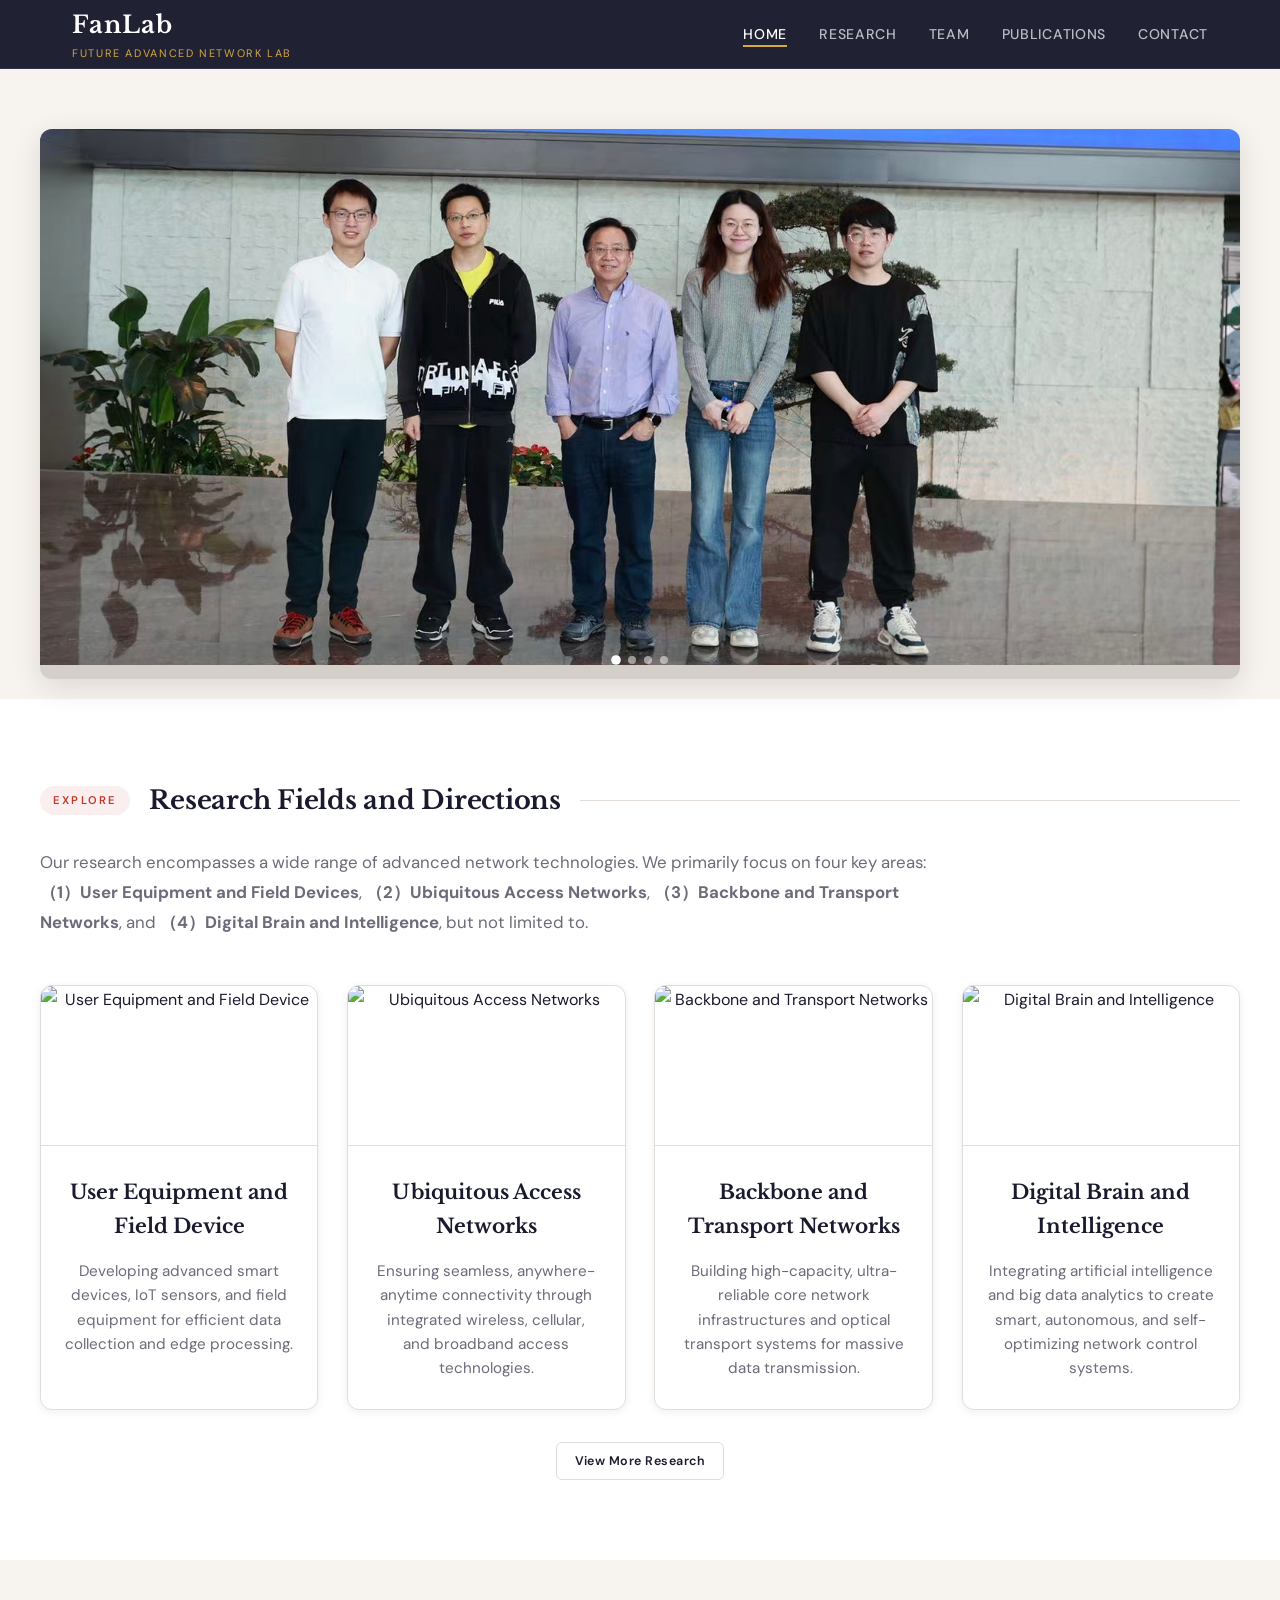
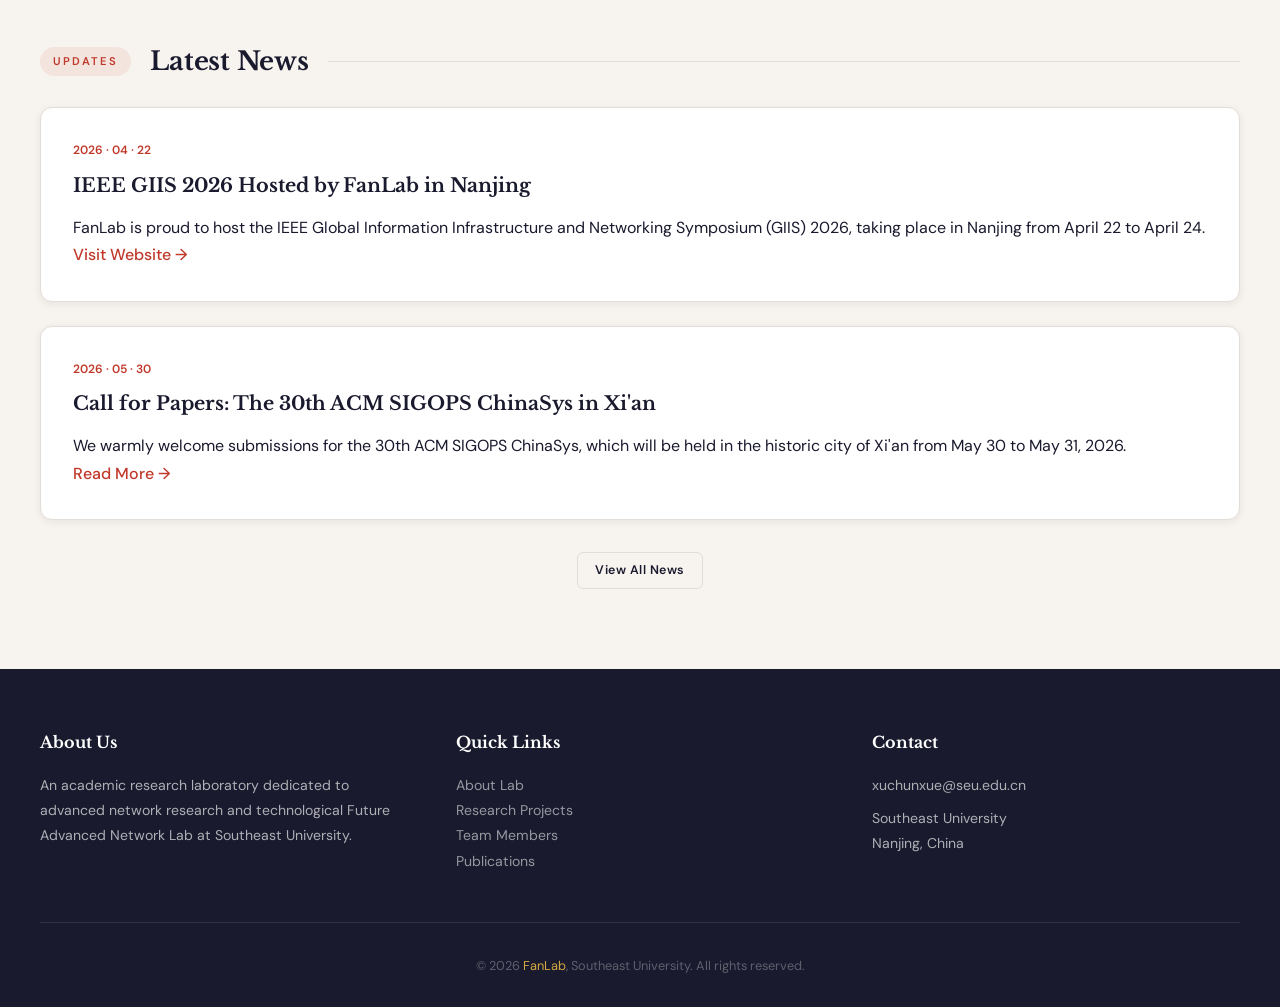
==== commit ec31538e: "update Website with FanLab" ====
--- a/index.html
+++ b/index.html
@@ -9,7 +9,7 @@
     <link rel="preconnect" href="https://fonts.googleapis.com">
     <link href="https://fonts.googleapis.com/css2?family=Libre+Baskerville:ital,wght@0,400;0,700;1,400&family=DM+Sans:wght@300;400;500;600&display=swap" rel="stylesheet">
     <style>
-        /* ── Reset & Variables (From team.html) ── */
+        /* ── Reset & Variables ── */
         *, *::before, *::after {
             box-sizing: border-box;
             margin: 0;
@@ -37,7 +37,7 @@
             line-height: 1.7;
         }
 
-        /* ── Navbar (Modified to match team style but keep index content) ── */
+        /* ── Navbar ── */
         .navbar {
             position: sticky;
             top: 0;
@@ -97,50 +97,6 @@
             color: white;
             font-size: 1.5rem;
             cursor: pointer;
-        }
-
-        /* ── Hero Section ── */
-        .hero {
-            background: var(--ink);
-            /* Reduced padding to make the hero section shorter */
-            padding: 70px 2rem 50px; 
-            text-align: center;
-            position: relative;
-            overflow: hidden;
-        }
-        .hero::before {
-            content: '';
-            position: absolute;
-            inset: 0;
-            background: radial-gradient(ellipse 60% 60% at 20% 50%, rgba(192,57,43,.18) 0%, transparent 70%),
-                        radial-gradient(ellipse 50% 50% at 80% 30%, rgba(212,168,67,.12) 0%, transparent 70%);
-        }
-        .hero-content {
-            position: relative;
-            z-index: 1;
-            max-width: 800px;
-            margin: 0 auto;
-        }
-        .hero-content h1 {
-            font-family: var(--font-serif);
-            font-size: clamp(1.8rem, 5vw, 2.5rem);
-            color: var(--white);
-            letter-spacing: -.01em;
-            margin-bottom: .6rem;
-        }
-        .hero-content p {
-            font-size: 1.1rem;
-            color: rgba(255,255,255,.55);
-            letter-spacing: .1em;
-            text-transform: uppercase;
-            font-weight: 300;
-        }
-        .hero-rule {
-            width: 50px;
-            height: 3px;
-            background: var(--gold);
-            margin: 1.2rem auto 0;
-            border-radius: 2px;
         }
 
         /* ── Section wrapper ── */
@@ -187,31 +143,98 @@
             max-width: 900px;
         }
 
-        /* ── Lab Group Photo Section ── */
+        /* ── Lab Group Photo Carousel (NEW) ── */
         .lab-photo-section {
-            padding: 60px 2rem 20px; /* Less padding at bottom to flow into next section */
+            padding: 60px 2rem 20px; 
             background: var(--sand);
         }
-        .lab-photo-container {
+        .carousel-wrapper {
+            position: relative;
             border-radius: var(--radius);
             overflow: hidden;
             box-shadow: var(--shadow-md);
+            background: #d4cfc8;
+        }
+        .carousel-track {
+            display: flex;
+            overflow-x: auto;
+            scroll-snap-type: x mandatory;
+            scroll-behavior: smooth;
+            -webkit-overflow-scrolling: touch;
+            /* Hide scrollbar */
+            scrollbar-width: none; 
+        }
+        .carousel-track::-webkit-scrollbar {
+            display: none;
+        }
+        .carousel-slide {
+            flex: 0 0 100%; /* Each image takes full width */
+            scroll-snap-align: start;
             position: relative;
-            background: #d4cfc8; /* Fallback color */
-        }
-        .lab-photo-container img {
+        }
+        .carousel-slide img {
             width: 100%;
             height: auto;
             max-height: 550px;
             object-fit: cover;
             display: block;
-            transition: transform 0.5s ease;
-        }
-        .lab-photo-container:hover img {
-            transform: scale(1.02);
-        }
-
-        /* ── Research Cards (Updated for Images) ── */
+        }
+        /* Carousel Navigation Buttons */
+        .carousel-btn {
+            position: absolute;
+            top: 50%;
+            transform: translateY(-50%);
+            background: rgba(26, 26, 46, 0.5);
+            color: white;
+            border: none;
+            width: 44px;
+            height: 44px;
+            border-radius: 50%;
+            cursor: pointer;
+            font-size: 1.2rem;
+            z-index: 10;
+            transition: background 0.3s, opacity 0.3s;
+            display: flex;
+            align-items: center;
+            justify-content: center;
+            opacity: 0; /* Hidden by default, shown on hover */
+        }
+        .carousel-wrapper:hover .carousel-btn {
+            opacity: 1;
+        }
+        .carousel-btn:hover {
+            background: var(--accent);
+        }
+        .carousel-btn.prev {
+            left: 15px;
+        }
+        .carousel-btn.next {
+            right: 15px;
+        }
+        /* Carousel Indicators (Dots) */
+        .carousel-indicators {
+            position: absolute;
+            bottom: 15px;
+            left: 50%;
+            transform: translateX(-50%);
+            display: flex;
+            gap: 8px;
+            z-index: 10;
+        }
+        .indicator {
+            width: 8px;
+            height: 8px;
+            border-radius: 50%;
+            background: rgba(255, 255, 255, 0.5);
+            cursor: pointer;
+            transition: background 0.3s;
+        }
+        .indicator.active {
+            background: var(--white);
+            transform: scale(1.2);
+        }
+
+        /* ── Research Cards ── */
         .research-grid {
             display: grid;
             grid-template-columns: repeat(auto-fit, minmax(260px, 1fr));
@@ -386,8 +409,10 @@
             .nav-menu.open {
                 display: flex;
             }
-            .hero-content h1 {
-                font-size: 2.5rem;
+            .carousel-btn {
+                opacity: 1; /* Always show buttons on mobile */
+                width: 36px;
+                height: 36px;
             }
         }
     </style>
@@ -412,19 +437,29 @@
         </div>
     </nav>
 
-
     <main>
-        <!-- Lab Group Photo Section -->
+        <!-- Lab Group Photo Section (Now a Carousel) -->
         <section class="lab-photo-section">
             <div class="container">
-                <div class="lab-photo-container">
-                    <!-- 替换此处的 src 为您真实的合影图片路径 -->
-                    <img src="image/research/heying.jpg" alt="FanLab Research Team Group Photo" onerror="this.src='[data-uri]'">
+                <div class="carousel-wrapper">
+                    <!-- Left/Right Buttons -->
+                    <button class="carousel-btn prev" id="prevBtn">&#10094;</button>
+                    <button class="carousel-btn next" id="nextBtn">&#10095;</button>
+                    
+                    <!-- Image Track -->
+                    <div class="carousel-track" id="photoTrack">
+                        <!-- Images will be injected here by JavaScript -->
+                    </div>
+
+                    <!-- Dots Indicator -->
+                    <div class="carousel-indicators" id="indicators">
+                        <!-- Dots will be injected here by JavaScript -->
+                    </div>
                 </div>
             </div>
         </section>
 
-        <!-- Research Areas (Updated) -->
+        <!-- Research Areas -->
         <section class="section-wrap" style="background: var(--white);">
             <div class="container">
                 <div class="section-header">
@@ -432,13 +467,12 @@
                     <h2>Research Fields and Directions</h2>
                 </div>
                 
-                <!-- Added Description Paragraph -->
                 <p class="section-description">
                     Our research encompasses a wide range of advanced network technologies. We primarily focus on four key areas: <b>（1）User Equipment and Field Devices</b>, <b>（2）Ubiquitous Access Networks</b>, <b>（3）Backbone and Transport Networks</b>, and <b>（4）Digital Brain and Intelligence</b>, but not limited to.
                 </p>
 
                 <div class="research-grid">
-                    <!-- Card 1: User Equipment and Field Device -->
+                    <!-- Cards omitted for brevity in explanation, kept intact in code -->
                     <div class="card">
                         <img src="https://images.unsplash.com/photo-1558346490-a72e53ae2d4f?auto=format&fit=crop&w=800&q=80" alt="User Equipment and Field Device" class="card-img">
                         <div class="card-content">
@@ -446,7 +480,6 @@
                             <p>Developing advanced smart devices, IoT sensors, and field equipment for efficient data collection and edge processing.</p>
                         </div>
                     </div>  
-                    <!-- Card 2: Ubiquitous Access Networks -->
                     <div class="card">
                         <img src="https://images.unsplash.com/photo-1544197150-b99a580bb7a8?auto=format&fit=crop&w=800&q=80" alt="Ubiquitous Access Networks" class="card-img">
                         <div class="card-content">
@@ -454,7 +487,6 @@
                             <p>Ensuring seamless, anywhere-anytime connectivity through integrated wireless, cellular, and broadband access technologies.</p>
                         </div>
                     </div>
-                    <!-- Card 3: Backbone and Transport Networks -->
                     <div class="card">
                         <img src="https://images.unsplash.com/photo-1558494949-ef010cbdcc31?auto=format&fit=crop&w=800&q=80" alt="Backbone and Transport Networks" class="card-img">
                         <div class="card-content">
@@ -462,7 +494,6 @@
                             <p>Building high-capacity, ultra-reliable core network infrastructures and optical transport systems for massive data transmission.</p>
                         </div>
                     </div>
-                    <!-- Card 4: Digital Brain and Intelligence -->
                     <div class="card">
                         <img src="https://images.unsplash.com/photo-1620712943543-bcc4688e7485?auto=format&fit=crop&w=800&q=80" alt="Digital Brain and Intelligence" class="card-img">
                         <div class="card-content">
@@ -472,13 +503,11 @@
                     </div>
                 </div>
                 
-                <!-- View More Research Button -->
                 <div class="text-center">
                     <a href="pages/research.html" class="btn btn-outline">View More Research</a>
                 </div>
             </div>
         </section>
-
 
         <!-- Latest News -->
         <section class="section-wrap">
@@ -488,7 +517,6 @@
                 <h2>Latest News</h2>
                 </div>
         
-            <!-- News Item 1: IEEE GIIS 2026 -->
             <div class="news-item">
                 <div class="news-date">2026 · 04 · 22</div>
                 <h3>IEEE GIIS 2026 Hosted by FanLab in Nanjing</h3>
@@ -496,7 +524,6 @@
                 <a href="https://2026.giis-conference.org/" target="_blank">Visit Website →</a>
             </div>
         
-            <!-- News Item 2: ACM SIGOPS ChinaSys -->
             <div class="news-item">
                 <div class="news-date">2026 · 05 · 30</div>
                 <h3>Call for Papers: The 30th ACM SIGOPS ChinaSys in Xi'an</h3>
@@ -544,6 +571,89 @@
         document.getElementById('menuToggle').addEventListener('click', function() {
             document.getElementById('navMenu').classList.toggle('open');
         });
+
+        // ==========================================
+        // Carousel Logic (Simulating Directory Read)
+        // ==========================================
+        
+        // 1. Configure your image paths here. 
+        // Just add new image paths to this array, and the carousel will automatically update!
+        const imageDirectory = [
+            "image/research/heying.jpg",
+            "image/photo/srv61.jpg", // Example Image 2
+            "image/photo/srv62.jpg",
+            "image/photo/srv63.jpg" // Example Image 3
+        ];
+
+        const track = document.getElementById('photoTrack');
+        const indicatorsContainer = document.getElementById('indicators');
+        const prevBtn = document.getElementById('prevBtn');
+        const nextBtn = document.getElementById('nextBtn');
+
+        // 2. Generate HTML for images and dots
+        imageDirectory.forEach((src, index) => {
+            // Create Slide
+            const slide = document.createElement('div');
+            slide.className = 'carousel-slide';
+            
+            const img = document.createElement('img');
+            img.src = src;
+            img.alt = `FanLab Photo ${index + 1}`;
+            // Fallback SVG if image fails to load
+            img.onerror = function() {
+                this.src = '[data-uri]';
+            };
+            slide.appendChild(img);
+            track.appendChild(slide);
+
+            // Create Dot
+            const dot = document.createElement('div');
+            dot.className = `indicator ${index === 0 ? 'active' : ''}`;
+            dot.addEventListener('click', () => scrollToSlide(index));
+            indicatorsContainer.appendChild(dot);
+        });
+
+        // 3. Scroll Logic
+        let currentIndex = 0;
+        const totalSlides = imageDirectory.length;
+
+        function updateIndicators(index) {
+            document.querySelectorAll('.indicator').forEach((dot, i) => {
+                dot.classList.toggle('active', i === index);
+            });
+        }
+
+        function scrollToSlide(index) {
+            if (index < 0 || index >= totalSlides) return;
+            currentIndex = index;
+            const slideWidth = track.clientWidth;
+            track.scrollTo({
+                left: slideWidth * currentIndex,
+                behavior: 'smooth'
+            });
+            updateIndicators(currentIndex);
+        }
+
+        prevBtn.addEventListener('click', () => {
+            if (currentIndex > 0) scrollToSlide(currentIndex - 1);
+            else scrollToSlide(totalSlides - 1); // Loop back to end
+        });
+
+        nextBtn.addEventListener('click', () => {
+            if (currentIndex < totalSlides - 1) scrollToSlide(currentIndex + 1);
+            else scrollToSlide(0); // Loop back to start
+        });
+
+        // Update active dot when user swipes/scrolls manually
+        track.addEventListener('scroll', () => {
+            const scrollPosition = track.scrollLeft;
+            const slideWidth = track.clientWidth;
+            const newIndex = Math.round(scrollPosition / slideWidth);
+            if (newIndex !== currentIndex) {
+                currentIndex = newIndex;
+                updateIndicators(currentIndex);
+            }
+        });
     </script>
 
 </body>
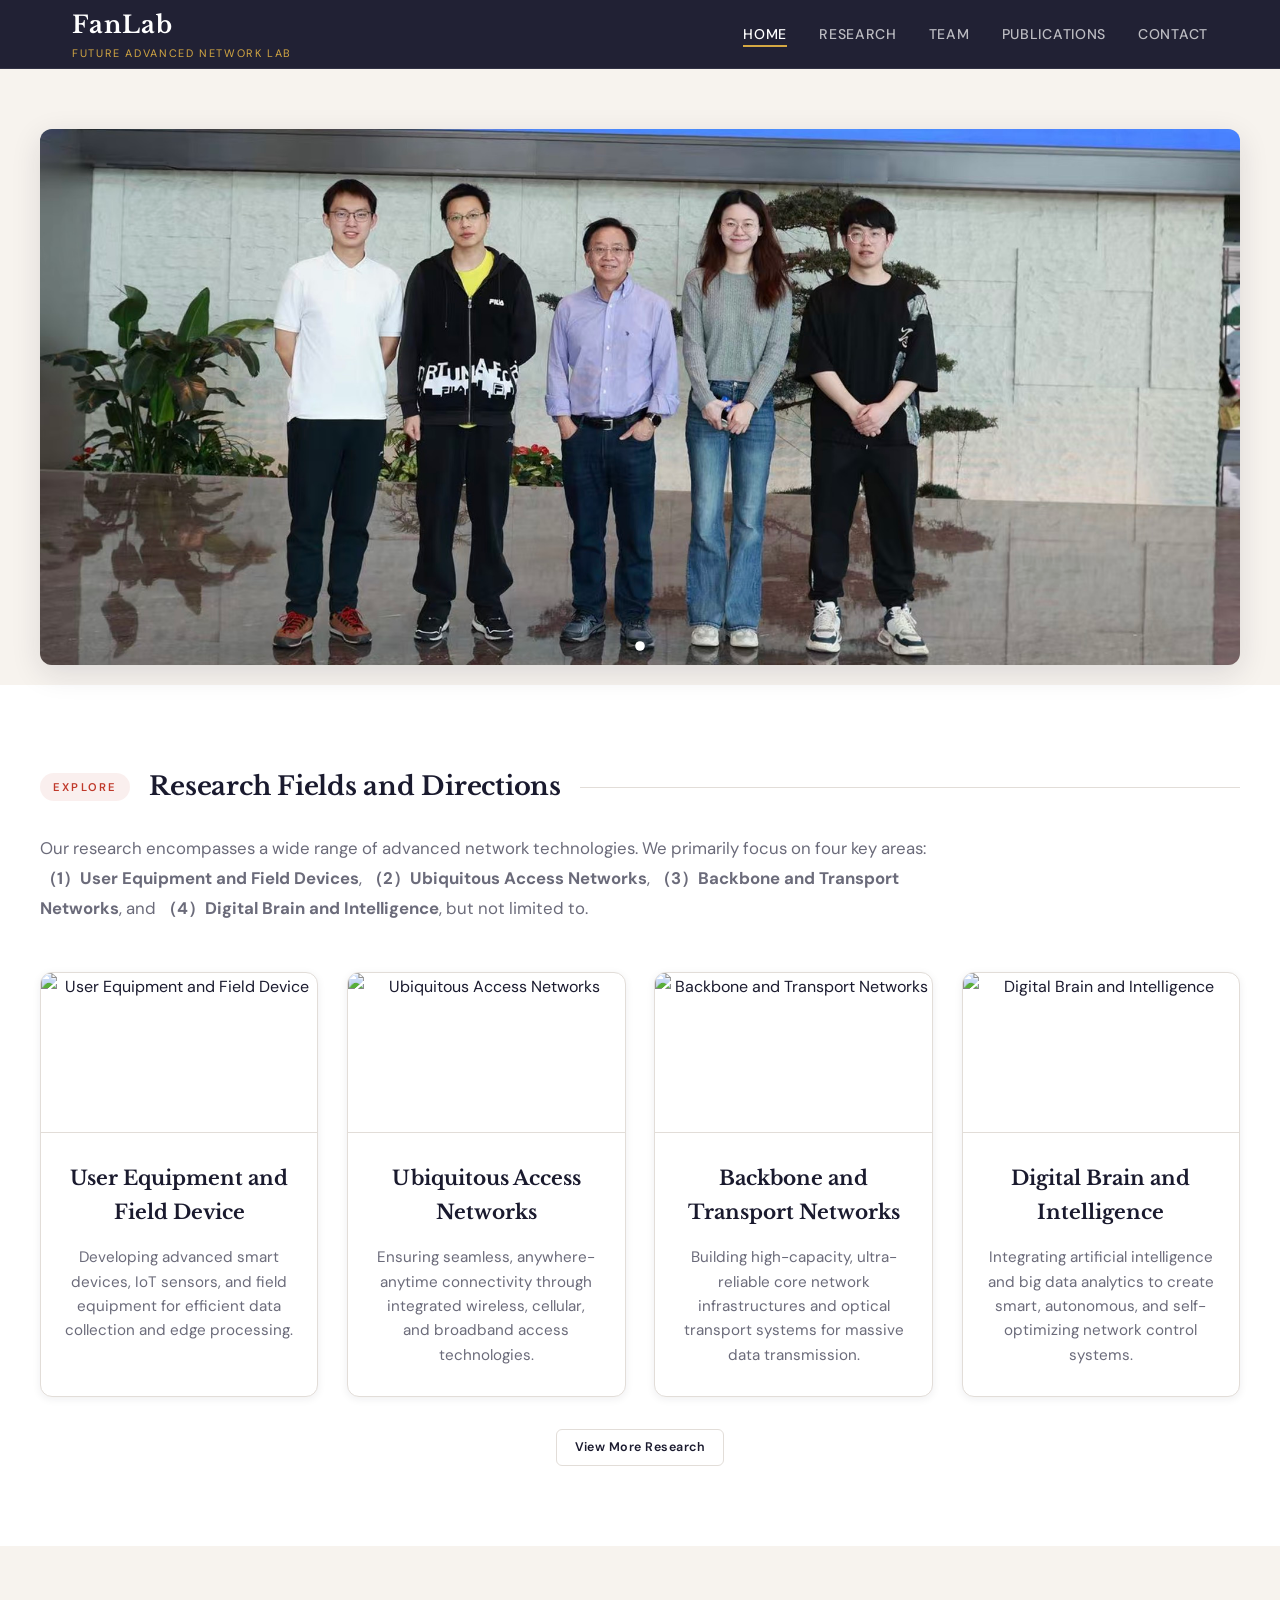
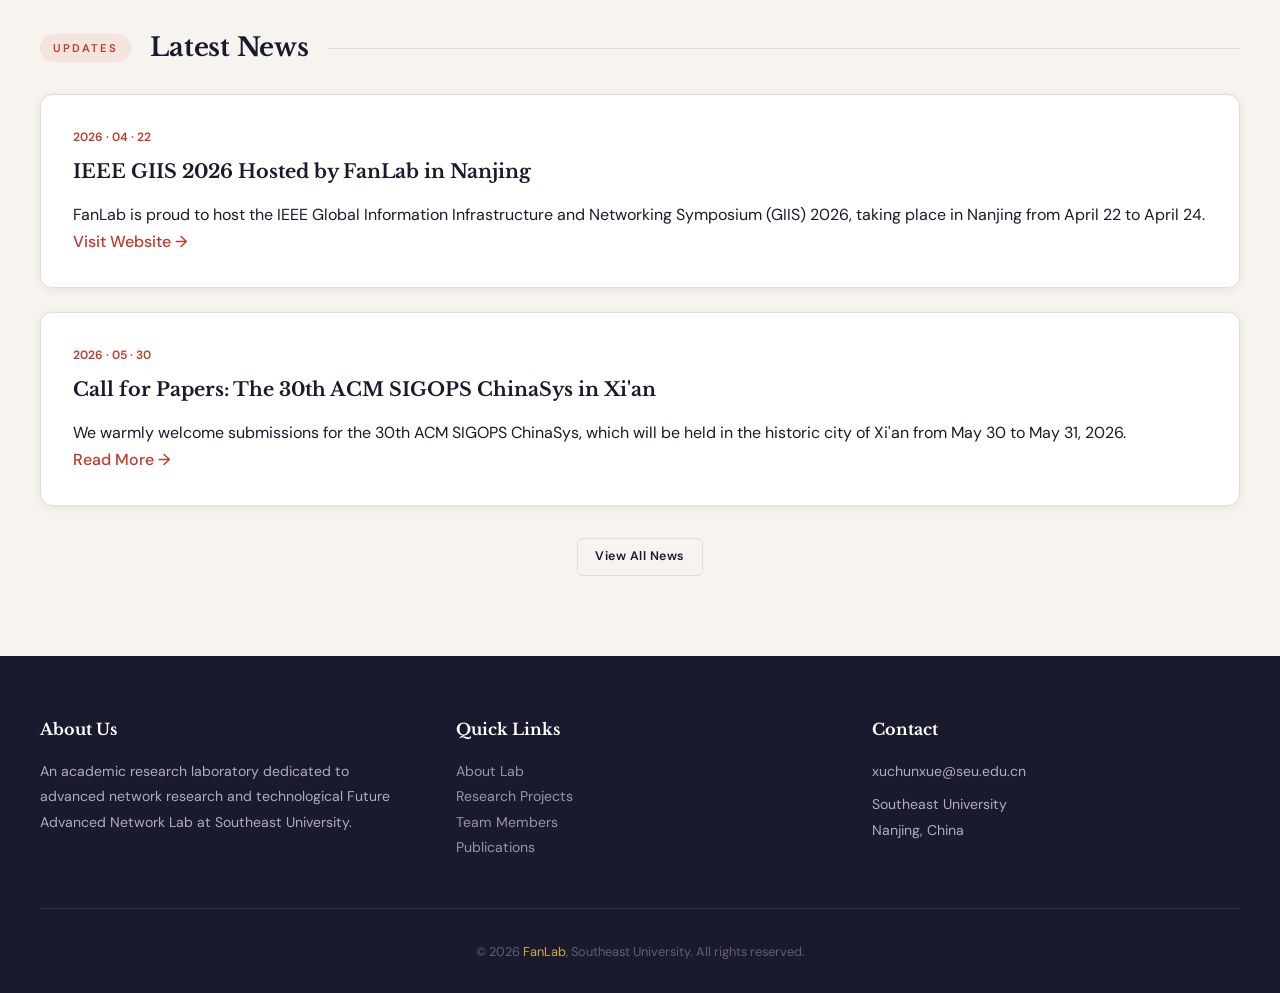
==== commit e0b10bd8: "update Website with FanLab delete jpg" ====
--- a/index.html
+++ b/index.html
@@ -579,10 +579,7 @@
         // 1. Configure your image paths here. 
         // Just add new image paths to this array, and the carousel will automatically update!
         const imageDirectory = [
-            "image/research/heying.jpg",
-            "image/photo/srv61.jpg", // Example Image 2
-            "image/photo/srv62.jpg",
-            "image/photo/srv63.jpg" // Example Image 3
+            "image/research/heying.jpg"
         ];
 
         const track = document.getElementById('photoTrack');
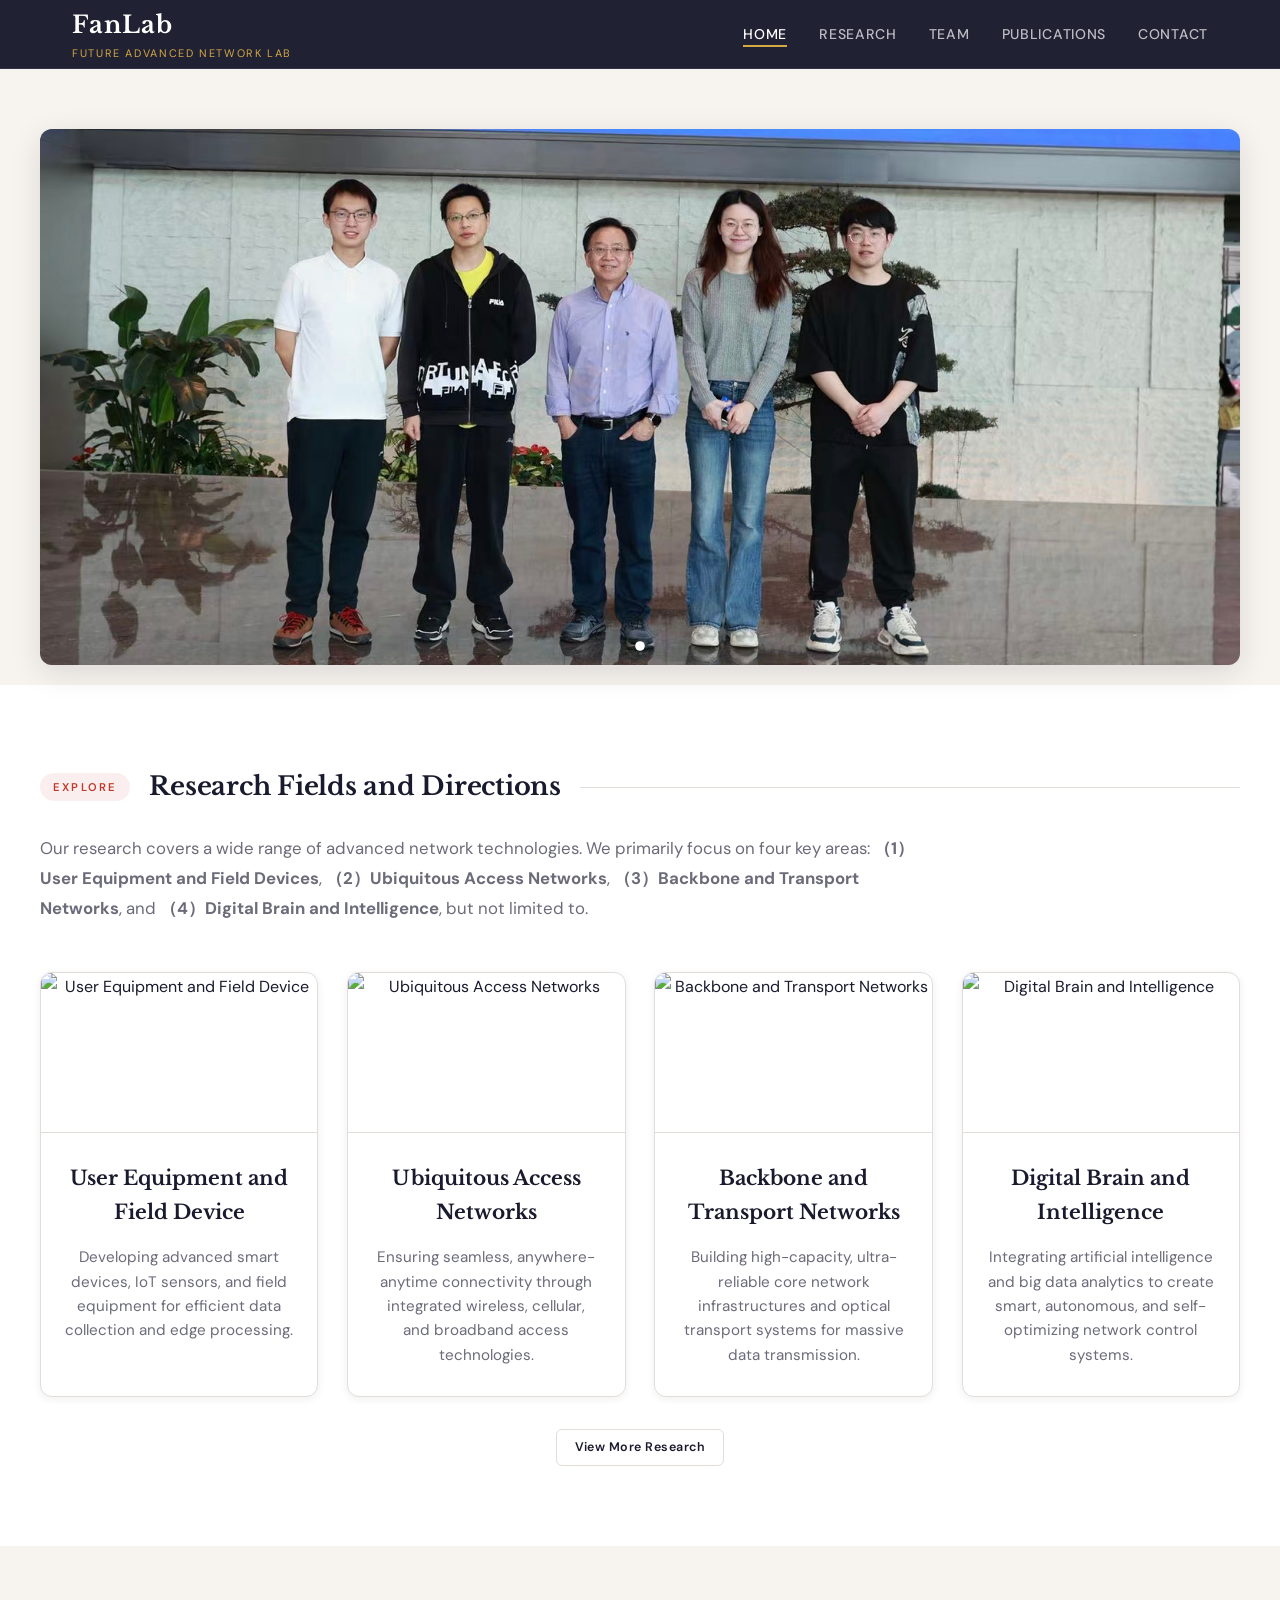
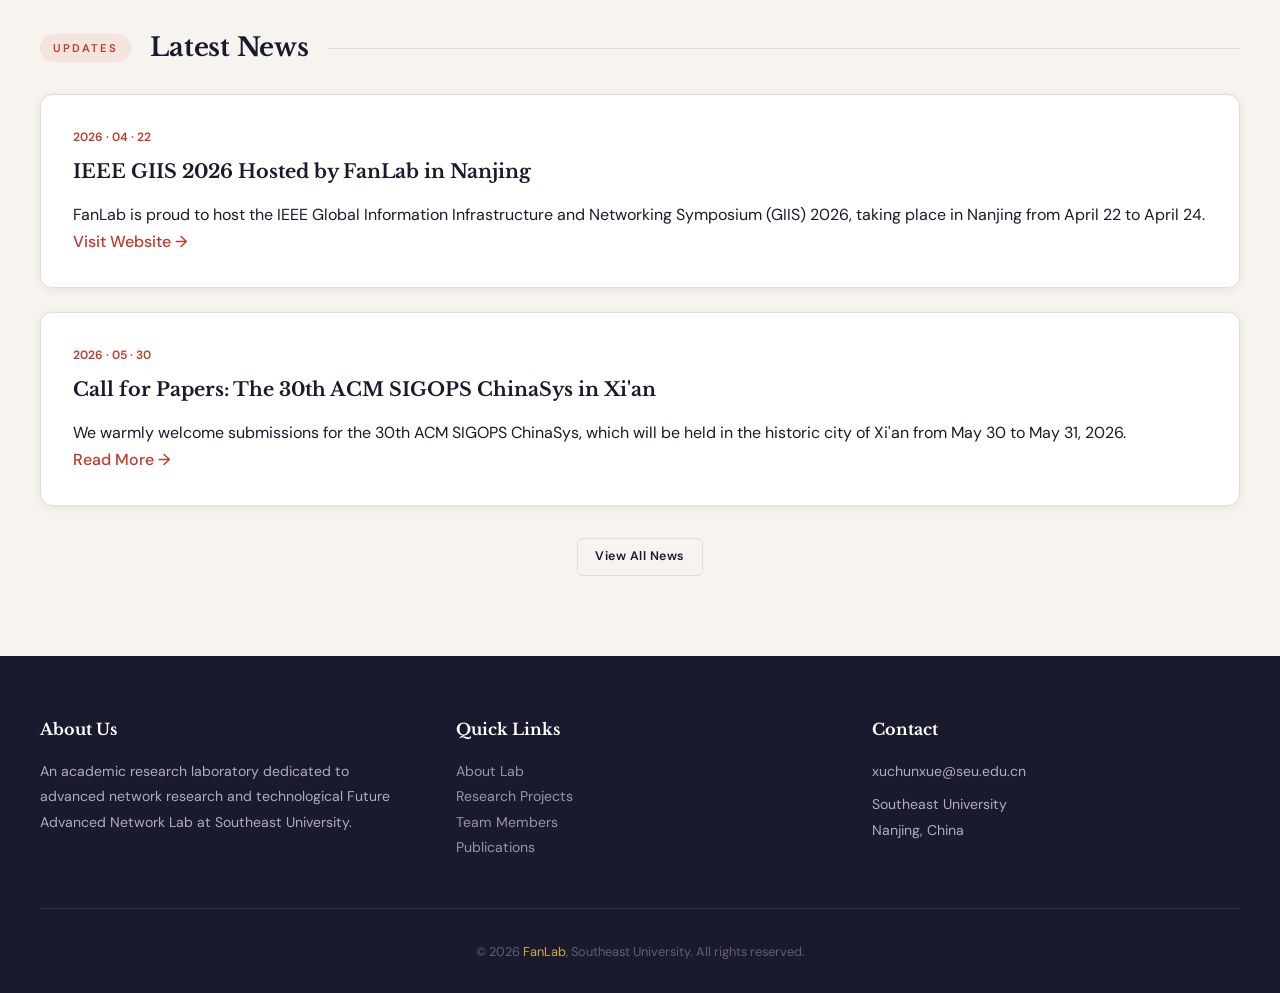
==== commit 307ae26c: "update Website with FanLab delete jpg" ====
--- a/index.html
+++ b/index.html
@@ -468,7 +468,7 @@
                 </div>
                 
                 <p class="section-description">
-                    Our research encompasses a wide range of advanced network technologies. We primarily focus on four key areas: <b>（1）User Equipment and Field Devices</b>, <b>（2）Ubiquitous Access Networks</b>, <b>（3）Backbone and Transport Networks</b>, and <b>（4）Digital Brain and Intelligence</b>, but not limited to.
+                    Our research covers a wide range of advanced network technologies. We primarily focus on four key areas: <b>（1）User Equipment and Field Devices</b>, <b>（2）Ubiquitous Access Networks</b>, <b>（3）Backbone and Transport Networks</b>, and <b>（4）Digital Brain and Intelligence</b>, but not limited to.
                 </p>
 
                 <div class="research-grid">
